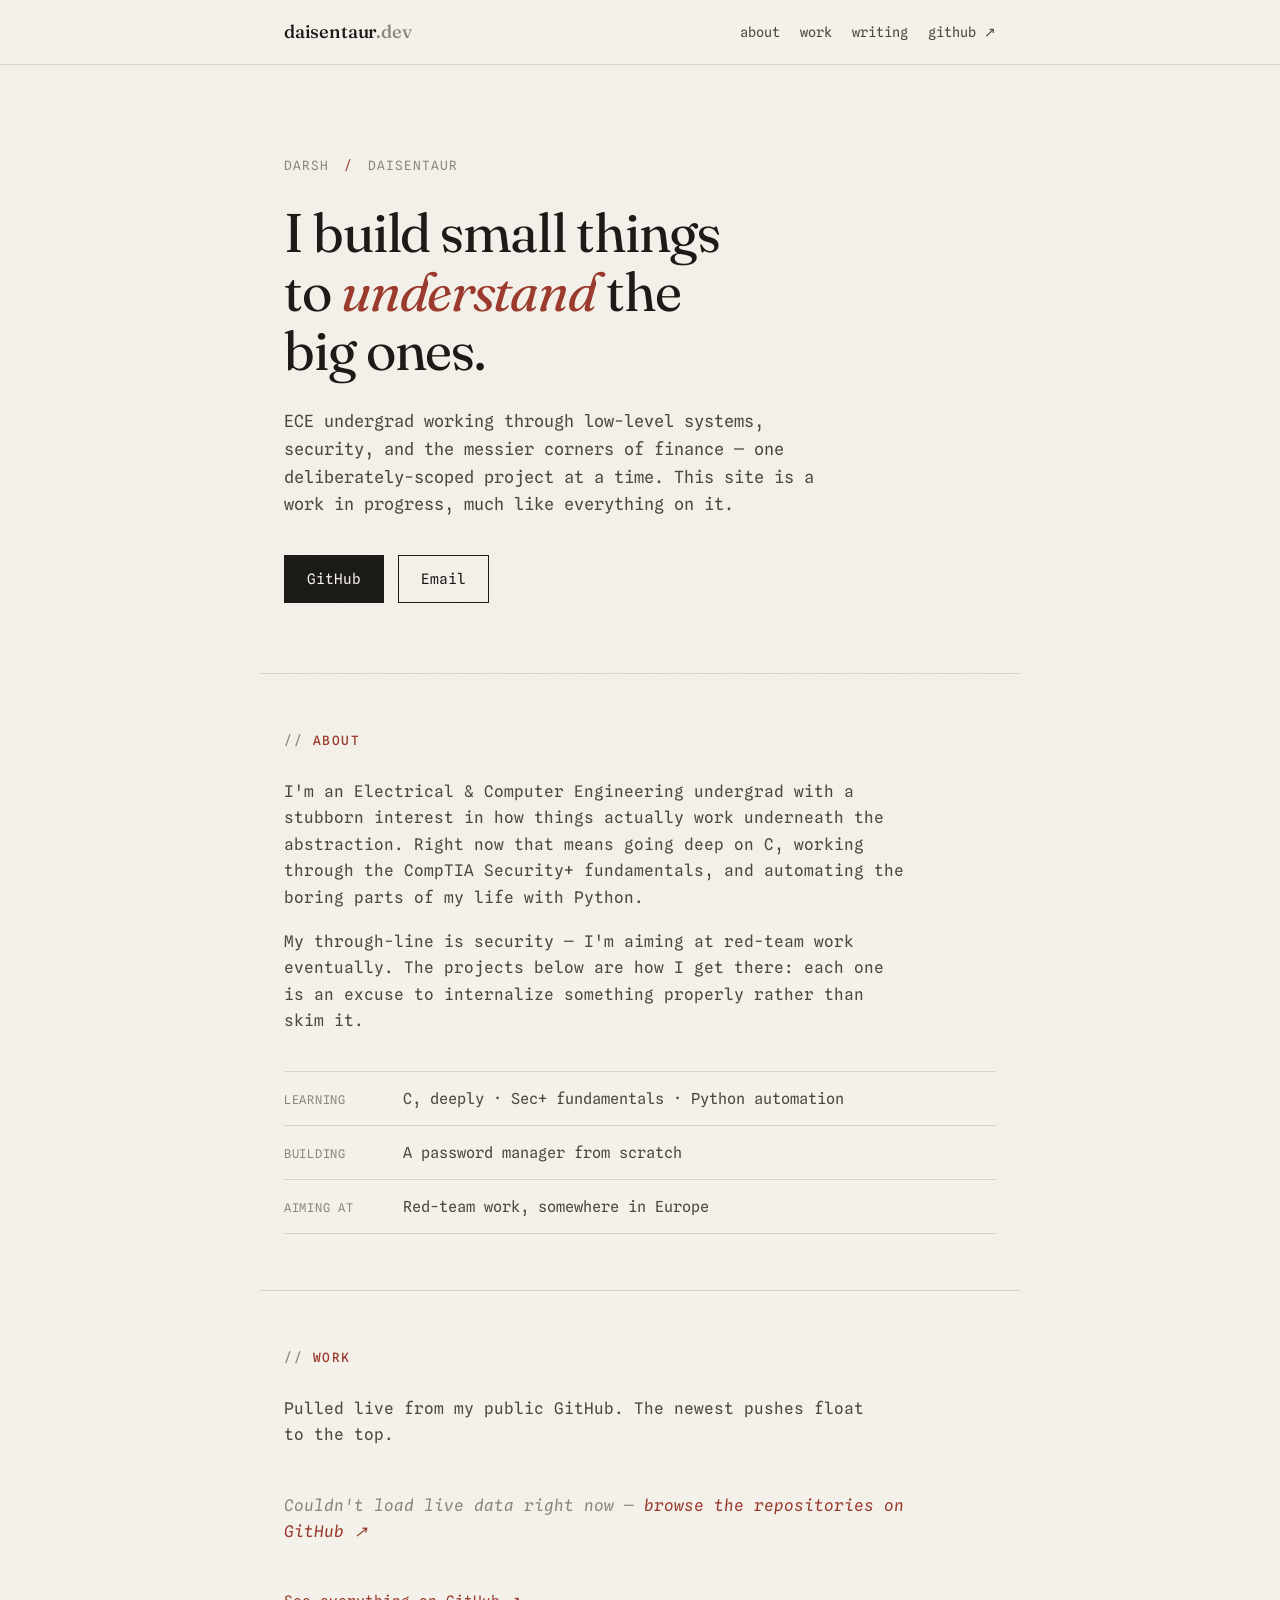
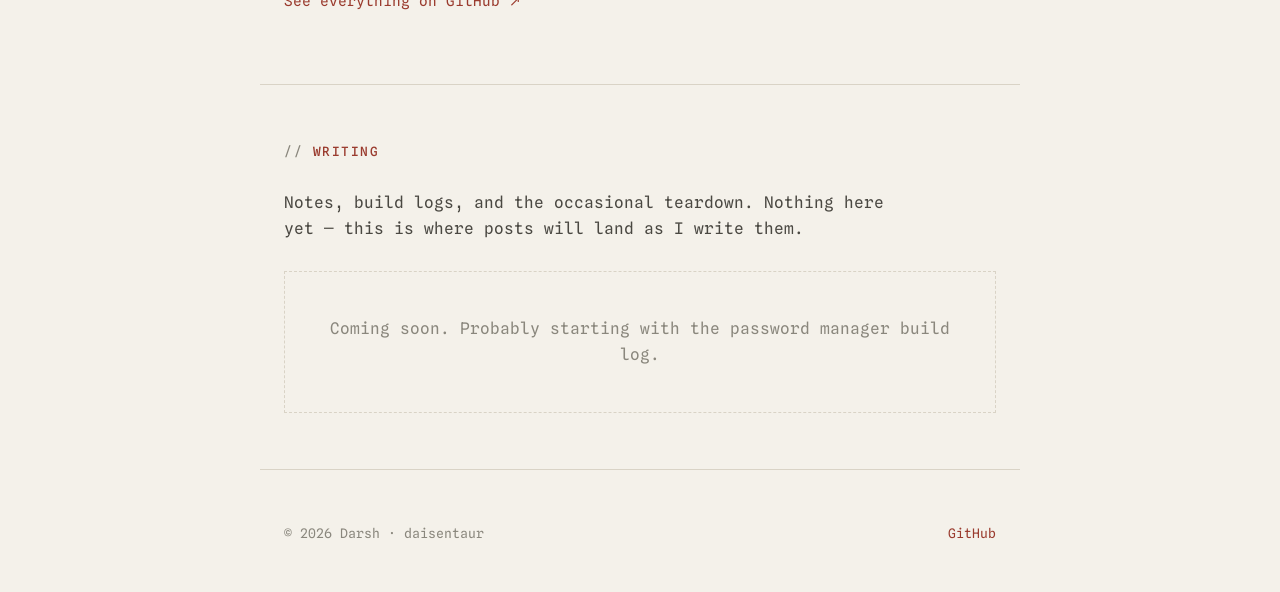
==== index.html @ df899924 "Update footer copyright name from John Doe to Darsh" ====
<!DOCTYPE html>
<html lang="en">
<head>
  <meta charset="UTF-8" />
  <meta name="viewport" content="width=device-width, initial-scale=1.0" />
  <title>daisentaur — Darsh</title>
  <meta name="description" content="Personal site of Darsh (daisentaur) — ECE undergrad working on low-level systems, security, and the messy parts of finance." />

  <!-- Open Graph: controls how the link looks when shared on social/in messages -->
  <meta property="og:title" content="daisentaur — Darsh" />
  <meta property="og:description" content="ECE undergrad. Low-level systems, security, and the messy parts of finance." />
  <meta property="og:type" content="website" />
  <meta property="og:url" content="https://daisentaur.dev" />

  <link rel="preconnect" href="https://fonts.googleapis.com" />
  <link rel="preconnect" href="https://fonts.gstatic.com" crossorigin />
  <link href="https://fonts.googleapis.com/css2?family=Fraunces:ital,opsz,wght@0,9..144,400;0,9..144,500;1,9..144,400&family=Spline+Sans+Mono:wght@400;500&display=swap" rel="stylesheet" />

  <link rel="stylesheet" href="style.css" />
</head>
<body>
  <!-- Skip link for keyboard/screen-reader users -->
  <a href="#main" class="skip-link">Skip to content</a>

  <div class="grain" aria-hidden="true"></div>

  <header class="site-header">
    <div class="wrap">
      <span class="mark">daisentaur<span class="dot">.dev</span></span>
      <nav aria-label="Primary">
        <a href="#about">about</a>
        <a href="#work">work</a>
        <a href="#writing">writing</a>
        <a href="https://github.com/Daisentaur" rel="me noopener" target="_blank">github&nbsp;↗</a>
      </nav>
    </div>
  </header>

  <main id="main">
    <!-- HERO -->
    <section class="hero wrap">
      <p class="eyebrow">Darsh <span class="sep">/</span> daisentaur</p>
      <h1>
        I build small things to
        <em>understand</em> the big ones.
      </h1>
      <p class="lede">
        ECE undergrad working through low-level systems, security, and the
        messier corners of finance — one deliberately-scoped project at a time.
        This site is a work in progress, much like everything on it.
      </p>
      <div class="hero-links">
        <a class="btn" href="https://github.com/Daisentaur" rel="me noopener" target="_blank">GitHub</a>
        <!-- EDIT: drop your real contact email in here, or remove this line -->
        <a class="btn btn-ghost" href="mailto:you@daisentaur.dev">Email</a>
      </div>
    </section>

    <!-- ABOUT -->
    <section id="about" class="block wrap">
      <h2 class="section-label">about</h2>
      <div class="prose">
        <p>
          I'm an Electrical &amp; Computer Engineering undergrad with a
          stubborn interest in how things actually work underneath the
          abstraction. Right now that means going deep on C, working through
          the CompTIA Security+ fundamentals, and automating the boring parts
          of my life with Python.
        </p>
        <p>
          My through-line is security — I'm aiming at red-team work eventually.
          The projects below are how I get there: each one is an excuse to
          internalize something properly rather than skim it.
        </p>
      </div>

      <ul class="now">
        <li><span class="now-key">Learning</span> C, deeply · Sec+ fundamentals · Python automation</li>
        <li><span class="now-key">Building</span> A password manager from scratch</li>
        <li><span class="now-key">Aiming&nbsp;at</span> Red-team work, somewhere in Europe</li>
      </ul>
    </section>

    <!-- WORK / PROJECTS -->
    <section id="work" class="block wrap">
      <h2 class="section-label">work</h2>
      <p class="block-intro">
        Pulled live from my public GitHub. The newest pushes float to the top.
      </p>

      <div id="repos" class="repo-grid" aria-live="polite">
        <!-- Repos injected here by script.js; this is the fallback while loading -->
        <p class="repo-status" id="repo-status">Loading projects from GitHub…</p>
      </div>

      <p class="block-foot">
        <a href="https://github.com/Daisentaur?tab=repositories" rel="noopener" target="_blank">
          See everything on GitHub&nbsp;↗
        </a>
      </p>
    </section>

    <!-- WRITING (placeholder section, ready to fill) -->
    <section id="writing" class="block wrap">
      <h2 class="section-label">writing</h2>
      <p class="block-intro">
        Notes, build logs, and the occasional teardown. Nothing here yet —
        this is where posts will land as I write them.
      </p>
      <div class="placeholder-card">
        <p>Coming soon. Probably starting with the password manager build log.</p>
      </div>
    </section>
  </main>

  <footer class="site-footer wrap">
    <p>© <span id="year"></span> Darsh · daisentaur</p>
    <p class="footer-links">
      <a href="https://github.com/Daisentaur" rel="me noopener" target="_blank">GitHub</a>
      <!-- EDIT: add LinkedIn / other socials here as you go -->
    </p>
  </footer>

  <script src="script.js"></script>
</body>
</html>
---- style.css ----
/* ============================================================
   daisentaur.dev — refined minimal
   Editing notes are sprinkled through; colours live in :root.
   ============================================================ */

:root {
  /* Palette — warm off-white paper with ink + a single accent.
     Change --accent to re-skin the whole site in one line. */
  --paper:    #f4f1ea;
  --paper-2:  #ebe6db;
  --ink:      #1c1b18;
  --ink-soft: #4a4842;
  --ink-mute: #8a877d;
  --accent:   #9a3b2e;   /* muted terracotta */
  --line:     #d9d3c6;

  --font-display: "Fraunces", Georgia, serif;
  --font-mono: "Spline Sans Mono", ui-monospace, "SF Mono", Menlo, monospace;

  --maxw: 760px;
}

@media (prefers-color-scheme: dark) {
  :root {
    --paper:    #16150f;
    --paper-2:  #1f1d16;
    --ink:      #ece8dd;
    --ink-soft: #c4bfb1;
    --ink-mute: #8a8576;
    --accent:   #d98b6f;
    --line:     #2e2b22;
  }
}

* { box-sizing: border-box; }

html { scroll-behavior: smooth; }

body {
  margin: 0;
  background: var(--paper);
  color: var(--ink);
  font-family: var(--font-mono);
  font-size: 16px;
  line-height: 1.65;
  -webkit-font-smoothing: antialiased;
  text-rendering: optimizeLegibility;
}

/* Subtle paper grain so the background isn't a dead flat colour */
.grain {
  position: fixed;
  inset: 0;
  pointer-events: none;
  z-index: 0;
  opacity: 0.035;
  background-image: url("data:image/svg+xml,%3Csvg xmlns='http://www.w3.org/2000/svg' width='120' height='120'%3E%3Cfilter id='n'%3E%3CfeTurbulence type='fractalNoise' baseFrequency='0.85' numOctaves='3'/%3E%3C/filter%3E%3Crect width='100%25' height='100%25' filter='url(%23n)'/%3E%3C/svg%3E");
}

.wrap { width: 100%; max-width: var(--maxw); margin: 0 auto; padding: 0 24px; position: relative; z-index: 1; }

.skip-link {
  position: absolute; left: -999px;
  background: var(--ink); color: var(--paper);
  padding: 8px 14px; z-index: 100;
}
.skip-link:focus { left: 12px; top: 12px; }

a { color: var(--accent); text-decoration: none; }
a:hover { text-decoration: underline; text-underline-offset: 3px; }

/* ---------- Header ---------- */
.site-header { border-bottom: 1px solid var(--line); position: sticky; top: 0; background: color-mix(in srgb, var(--paper) 88%, transparent); backdrop-filter: blur(8px); z-index: 10; }
.site-header .wrap { display: flex; align-items: center; justify-content: space-between; height: 64px; }
.mark { font-family: var(--font-display); font-size: 1.15rem; font-weight: 500; letter-spacing: -0.01em; }
.mark .dot { color: var(--ink-mute); }
.site-header nav { display: flex; gap: 20px; font-size: 0.85rem; }
.site-header nav a { color: var(--ink-soft); }
.site-header nav a:hover { color: var(--accent); }

/* ---------- Hero ---------- */
.hero { padding: 90px 24px 70px; }
.eyebrow {
  font-size: 0.8rem; letter-spacing: 0.08em; text-transform: uppercase;
  color: var(--ink-mute); margin: 0 0 28px;
}
.eyebrow .sep { color: var(--accent); margin: 0 6px; }
.hero h1 {
  font-family: var(--font-display);
  font-weight: 400;
  font-size: clamp(2.2rem, 6vw, 3.4rem);
  line-height: 1.08;
  letter-spacing: -0.02em;
  margin: 0 0 28px;
  max-width: 14ch;
}
.hero h1 em { font-style: italic; color: var(--accent); }
.lede { font-size: 1.05rem; color: var(--ink-soft); max-width: 56ch; margin: 0 0 36px; }

.hero-links { display: flex; gap: 14px; flex-wrap: wrap; }
.btn {
  display: inline-block;
  font-family: var(--font-mono); font-size: 0.9rem;
  padding: 11px 22px;
  border: 1px solid var(--ink);
  color: var(--ink); background: var(--ink);
  color: var(--paper);
  transition: transform 0.15s ease, opacity 0.15s ease;
}
.btn:hover { text-decoration: none; transform: translateY(-2px); opacity: 0.9; }
.btn-ghost { background: transparent; color: var(--ink); }
.btn-ghost:hover { background: var(--ink); color: var(--paper); }

/* ---------- Blocks ---------- */
.block { padding: 56px 24px; border-top: 1px solid var(--line); }
.section-label {
  font-family: var(--font-mono);
  font-size: 0.8rem; font-weight: 500;
  letter-spacing: 0.12em; text-transform: uppercase;
  color: var(--accent);
  margin: 0 0 28px;
}
.section-label::before { content: "// "; color: var(--ink-mute); }
.prose p { color: var(--ink-soft); margin: 0 0 18px; max-width: 62ch; }
.block-intro { color: var(--ink-soft); margin: 0 0 28px; max-width: 60ch; }
.block-foot { margin-top: 28px; font-size: 0.9rem; }

/* "Now" list */
.now { list-style: none; padding: 0; margin: 36px 0 0; border-top: 1px solid var(--line); }
.now li { padding: 14px 0; border-bottom: 1px solid var(--line); color: var(--ink-soft); font-size: 0.95rem; }
.now-key {
  display: inline-block; min-width: 110px;
  color: var(--ink-mute); font-size: 0.75rem;
  letter-spacing: 0.06em; text-transform: uppercase;
}

/* ---------- Repo grid ---------- */
.repo-grid { display: grid; gap: 14px; }
.repo-card {
  border: 1px solid var(--line);
  background: var(--paper-2);
  padding: 20px 22px;
  transition: border-color 0.15s ease, transform 0.15s ease;
}
.repo-card:hover { border-color: var(--accent); transform: translateY(-2px); }
.repo-card a.repo-name {
  font-family: var(--font-display); font-size: 1.15rem;
  color: var(--ink); font-weight: 500;
}
.repo-card a.repo-name:hover { color: var(--accent); text-decoration: none; }
.repo-desc { color: var(--ink-soft); font-size: 0.92rem; margin: 8px 0 14px; }
.repo-meta { display: flex; gap: 18px; font-size: 0.78rem; color: var(--ink-mute); }
.repo-meta .lang::before { content: "● "; color: var(--accent); }
.repo-status { color: var(--ink-mute); font-style: italic; }

.placeholder-card {
  border: 1px dashed var(--line);
  padding: 28px 22px;
  color: var(--ink-mute);
  text-align: center;
}

/* ---------- Footer ---------- */
.site-footer {
  border-top: 1px solid var(--line);
  padding: 40px 24px 60px;
  display: flex; justify-content: space-between; flex-wrap: wrap; gap: 12px;
  font-size: 0.82rem; color: var(--ink-mute);
}
.footer-links { display: flex; gap: 16px; }

/* ---------- Entrance animation (respects reduced-motion) ---------- */
@media (prefers-reduced-motion: no-preference) {
  .hero > *, .block > * {
    animation: rise 0.7s cubic-bezier(0.2, 0.7, 0.2, 1) backwards;
  }
  .hero .eyebrow { animation-delay: 0.05s; }
  .hero h1 { animation-delay: 0.12s; }
  .hero .lede { animation-delay: 0.2s; }
  .hero .hero-links { animation-delay: 0.28s; }
  @keyframes rise {
    from { opacity: 0; transform: translateY(14px); }
    to { opacity: 1; transform: translateY(0); }
  }
}

@media (max-width: 560px) {
  .site-header nav { gap: 14px; font-size: 0.78rem; }
  .site-header nav a:nth-child(3) { display: none; } /* hide 'writing' on tight screens */
  .hero { padding: 60px 24px 50px; }
}
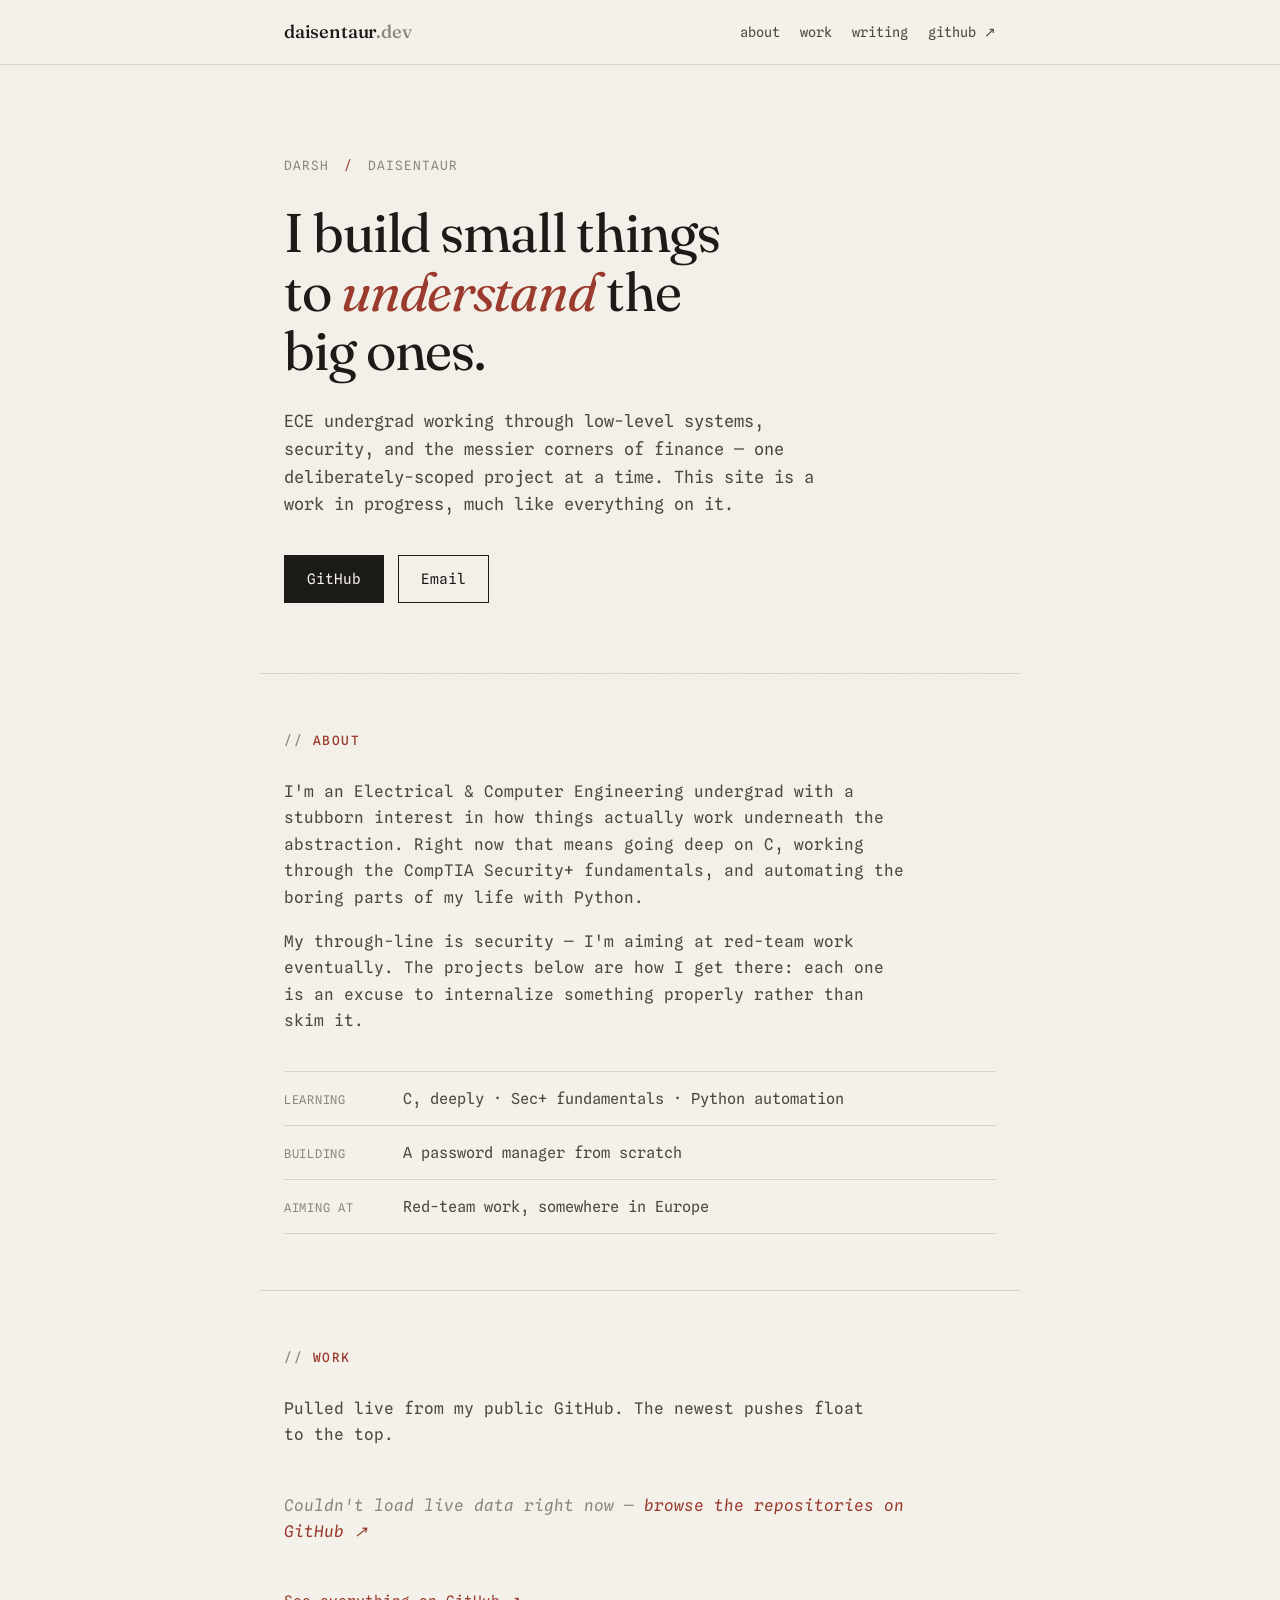
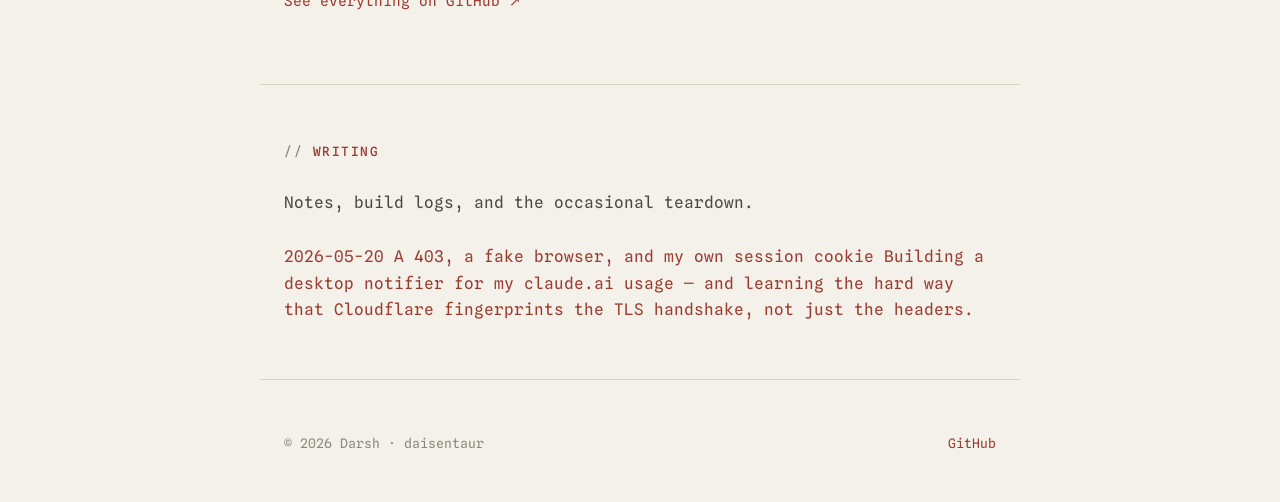
==== commit 7865b5b3: "Refactor HTML structure and improve formatting" ====
--- a/index.html
+++ b/index.html
@@ -1,126 +1,190 @@
-<!DOCTYPE html>
+<!doctype html>
 <html lang="en">
-<head>
-  <meta charset="UTF-8" />
-  <meta name="viewport" content="width=device-width, initial-scale=1.0" />
-  <title>daisentaur — Darsh</title>
-  <meta name="description" content="Personal site of Darsh (daisentaur) — ECE undergrad working on low-level systems, security, and the messy parts of finance." />
+    <head>
+        <meta charset="UTF-8" />
+        <meta name="viewport" content="width=device-width, initial-scale=1.0" />
+        <title>daisentaur — Darsh</title>
+        <meta
+            name="description"
+            content="Personal site of Darsh (daisentaur) — ECE undergrad working on low-level systems, security, and the messy parts of finance."
+        />
 
-  <!-- Open Graph: controls how the link looks when shared on social/in messages -->
-  <meta property="og:title" content="daisentaur — Darsh" />
-  <meta property="og:description" content="ECE undergrad. Low-level systems, security, and the messy parts of finance." />
-  <meta property="og:type" content="website" />
-  <meta property="og:url" content="https://daisentaur.dev" />
+        <!-- Open Graph: controls how the link looks when shared on social/in messages -->
+        <meta property="og:title" content="daisentaur — Darsh" />
+        <meta
+            property="og:description"
+            content="ECE undergrad. Low-level systems, security, and the messy parts of finance."
+        />
+        <meta property="og:type" content="website" />
+        <meta property="og:url" content="https://daisentaur.dev" />
 
-  <link rel="preconnect" href="https://fonts.googleapis.com" />
-  <link rel="preconnect" href="https://fonts.gstatic.com" crossorigin />
-  <link href="https://fonts.googleapis.com/css2?family=Fraunces:ital,opsz,wght@0,9..144,400;0,9..144,500;1,9..144,400&family=Spline+Sans+Mono:wght@400;500&display=swap" rel="stylesheet" />
+        <link rel="icon" href="favicon.ico" sizes="any" />
+        <link rel="icon" type="image/png" href="favicon-32.png" sizes="32x32" />
+        <link rel="apple-touch-icon" href="apple-touch-icon.png" />
+        <link rel="preconnect" href="https://fonts.googleapis.com" />
+        <link rel="preconnect" href="https://fonts.gstatic.com" crossorigin />
+        <link
+            href="https://fonts.googleapis.com/css2?family=Fraunces:ital,opsz,wght@0,9..144,400;0,9..144,500;1,9..144,400&family=Spline+Sans+Mono:wght@400;500&display=swap"
+            rel="stylesheet"
+        />
 
-  <link rel="stylesheet" href="style.css" />
-</head>
-<body>
-  <!-- Skip link for keyboard/screen-reader users -->
-  <a href="#main" class="skip-link">Skip to content</a>
+        <link rel="stylesheet" href="style.css" />
+    </head>
+    <body>
+        <!-- Skip link for keyboard/screen-reader users -->
+        <a href="#main" class="skip-link">Skip to content</a>
 
-  <div class="grain" aria-hidden="true"></div>
+        <div class="grain" aria-hidden="true"></div>
 
-  <header class="site-header">
-    <div class="wrap">
-      <span class="mark">daisentaur<span class="dot">.dev</span></span>
-      <nav aria-label="Primary">
-        <a href="#about">about</a>
-        <a href="#work">work</a>
-        <a href="#writing">writing</a>
-        <a href="https://github.com/Daisentaur" rel="me noopener" target="_blank">github&nbsp;↗</a>
-      </nav>
-    </div>
-  </header>
+        <header class="site-header">
+            <div class="wrap">
+                <span class="mark"
+                    >daisentaur<span class="dot">.dev</span></span
+                >
+                <nav aria-label="Primary">
+                    <a href="#about">about</a>
+                    <a href="#work">work</a>
+                    <a href="#writing">writing</a>
+                    <a
+                        href="https://github.com/Daisentaur"
+                        rel="me noopener"
+                        target="_blank"
+                        >github&nbsp;↗</a
+                    >
+                </nav>
+            </div>
+        </header>
 
-  <main id="main">
-    <!-- HERO -->
-    <section class="hero wrap">
-      <p class="eyebrow">Darsh <span class="sep">/</span> daisentaur</p>
-      <h1>
-        I build small things to
-        <em>understand</em> the big ones.
-      </h1>
-      <p class="lede">
-        ECE undergrad working through low-level systems, security, and the
-        messier corners of finance — one deliberately-scoped project at a time.
-        This site is a work in progress, much like everything on it.
-      </p>
-      <div class="hero-links">
-        <a class="btn" href="https://github.com/Daisentaur" rel="me noopener" target="_blank">GitHub</a>
-        <!-- EDIT: drop your real contact email in here, or remove this line -->
-        <a class="btn btn-ghost" href="mailto:you@daisentaur.dev">Email</a>
-      </div>
-    </section>
+        <main id="main">
+            <!-- HERO -->
+            <section class="hero wrap">
+                <p class="eyebrow">
+                    Darsh <span class="sep">/</span> daisentaur
+                </p>
+                <h1>
+                    I build small things to
+                    <em>understand</em> the big ones.
+                </h1>
+                <p class="lede">
+                    ECE undergrad working through low-level systems, security,
+                    and the messier corners of finance — one deliberately-scoped
+                    project at a time. This site is a work in progress, much
+                    like everything on it.
+                </p>
+                <div class="hero-links">
+                    <a
+                        class="btn"
+                        href="https://github.com/Daisentaur"
+                        rel="me noopener"
+                        target="_blank"
+                        >GitHub</a
+                    >
+                    <!-- EDIT: drop your real contact email in here, or remove this line -->
+                    <a class="btn btn-ghost" href="mailto:me@daisentaur.dev"
+                        >Email</a
+                    >
+                </div>
+            </section>
 
-    <!-- ABOUT -->
-    <section id="about" class="block wrap">
-      <h2 class="section-label">about</h2>
-      <div class="prose">
-        <p>
-          I'm an Electrical &amp; Computer Engineering undergrad with a
-          stubborn interest in how things actually work underneath the
-          abstraction. Right now that means going deep on C, working through
-          the CompTIA Security+ fundamentals, and automating the boring parts
-          of my life with Python.
-        </p>
-        <p>
-          My through-line is security — I'm aiming at red-team work eventually.
-          The projects below are how I get there: each one is an excuse to
-          internalize something properly rather than skim it.
-        </p>
-      </div>
+            <!-- ABOUT -->
+            <section id="about" class="block wrap">
+                <h2 class="section-label">about</h2>
+                <div class="prose">
+                    <p>
+                        I'm an Electrical &amp; Computer Engineering undergrad
+                        with a stubborn interest in how things actually work
+                        underneath the abstraction. Right now that means going
+                        deep on C, working through the CompTIA Security+
+                        fundamentals, and automating the boring parts of my life
+                        with Python.
+                    </p>
+                    <p>
+                        My through-line is security — I'm aiming at red-team
+                        work eventually. The projects below are how I get there:
+                        each one is an excuse to internalize something properly
+                        rather than skim it.
+                    </p>
+                </div>
 
-      <ul class="now">
-        <li><span class="now-key">Learning</span> C, deeply · Sec+ fundamentals · Python automation</li>
-        <li><span class="now-key">Building</span> A password manager from scratch</li>
-        <li><span class="now-key">Aiming&nbsp;at</span> Red-team work, somewhere in Europe</li>
-      </ul>
-    </section>
+                <ul class="now">
+                    <li>
+                        <span class="now-key">Learning</span> C, deeply · Sec+
+                        fundamentals · Python automation
+                    </li>
+                    <li>
+                        <span class="now-key">Building</span> A password manager
+                        from scratch
+                    </li>
+                    <li>
+                        <span class="now-key">Aiming&nbsp;at</span> Red-team
+                        work, somewhere in Europe
+                    </li>
+                </ul>
+            </section>
 
-    <!-- WORK / PROJECTS -->
-    <section id="work" class="block wrap">
-      <h2 class="section-label">work</h2>
-      <p class="block-intro">
-        Pulled live from my public GitHub. The newest pushes float to the top.
-      </p>
+            <!-- WORK / PROJECTS -->
+            <section id="work" class="block wrap">
+                <h2 class="section-label">work</h2>
+                <p class="block-intro">
+                    Pulled live from my public GitHub. The newest pushes float
+                    to the top.
+                </p>
 
-      <div id="repos" class="repo-grid" aria-live="polite">
-        <!-- Repos injected here by script.js; this is the fallback while loading -->
-        <p class="repo-status" id="repo-status">Loading projects from GitHub…</p>
-      </div>
+                <div id="repos" class="repo-grid" aria-live="polite">
+                    <!-- Repos injected here by script.js; this is the fallback while loading -->
+                    <p class="repo-status" id="repo-status">
+                        Loading projects from GitHub…
+                    </p>
+                </div>
 
-      <p class="block-foot">
-        <a href="https://github.com/Daisentaur?tab=repositories" rel="noopener" target="_blank">
-          See everything on GitHub&nbsp;↗
-        </a>
-      </p>
-    </section>
+                <p class="block-foot">
+                    <a
+                        href="https://github.com/Daisentaur?tab=repositories"
+                        rel="noopener"
+                        target="_blank"
+                    >
+                        See everything on GitHub&nbsp;↗
+                    </a>
+                </p>
+            </section>
 
-    <!-- WRITING (placeholder section, ready to fill) -->
-    <section id="writing" class="block wrap">
-      <h2 class="section-label">writing</h2>
-      <p class="block-intro">
-        Notes, build logs, and the occasional teardown. Nothing here yet —
-        this is where posts will land as I write them.
-      </p>
-      <div class="placeholder-card">
-        <p>Coming soon. Probably starting with the password manager build log.</p>
-      </div>
-    </section>
-  </main>
+            <!-- WRITING (placeholder section, ready to fill) -->
+            <section id="writing" class="block wrap">
+                <h2 class="section-label">writing</h2>
+                <p class="block-intro">
+                    Notes, build logs, and the occasional teardown.
+                </p>
+                <div class="post-list">
+                    <a class="post-card" href="blog/claude-usage-notifier.html">
+                        <span class="post-date">2026-05-20</span>
+                        <span class="post-title"
+                            >A 403, a fake browser, and my own session
+                            cookie</span
+                        >
+                        <span class="post-blurb">
+                            Building a desktop notifier for my claude.ai usage —
+                            and learning the hard way that Cloudflare
+                            fingerprints the TLS handshake, not just the
+                            headers.
+                        </span>
+                    </a>
+                </div>
+            </section>
+        </main>
 
-  <footer class="site-footer wrap">
-    <p>© <span id="year"></span> Darsh · daisentaur</p>
-    <p class="footer-links">
-      <a href="https://github.com/Daisentaur" rel="me noopener" target="_blank">GitHub</a>
-      <!-- EDIT: add LinkedIn / other socials here as you go -->
-    </p>
-  </footer>
+        <footer class="site-footer wrap">
+            <p>© <span id="year"></span> Darsh · daisentaur</p>
+            <p class="footer-links">
+                <a
+                    href="https://github.com/Daisentaur"
+                    rel="me noopener"
+                    target="_blank"
+                    >GitHub</a
+                >
+                <!-- EDIT: add LinkedIn / other socials here as you go -->
+            </p>
+        </footer>
 
-  <script src="script.js"></script>
-</body>
+        <script src="script.js"></script>
+    </body>
 </html>
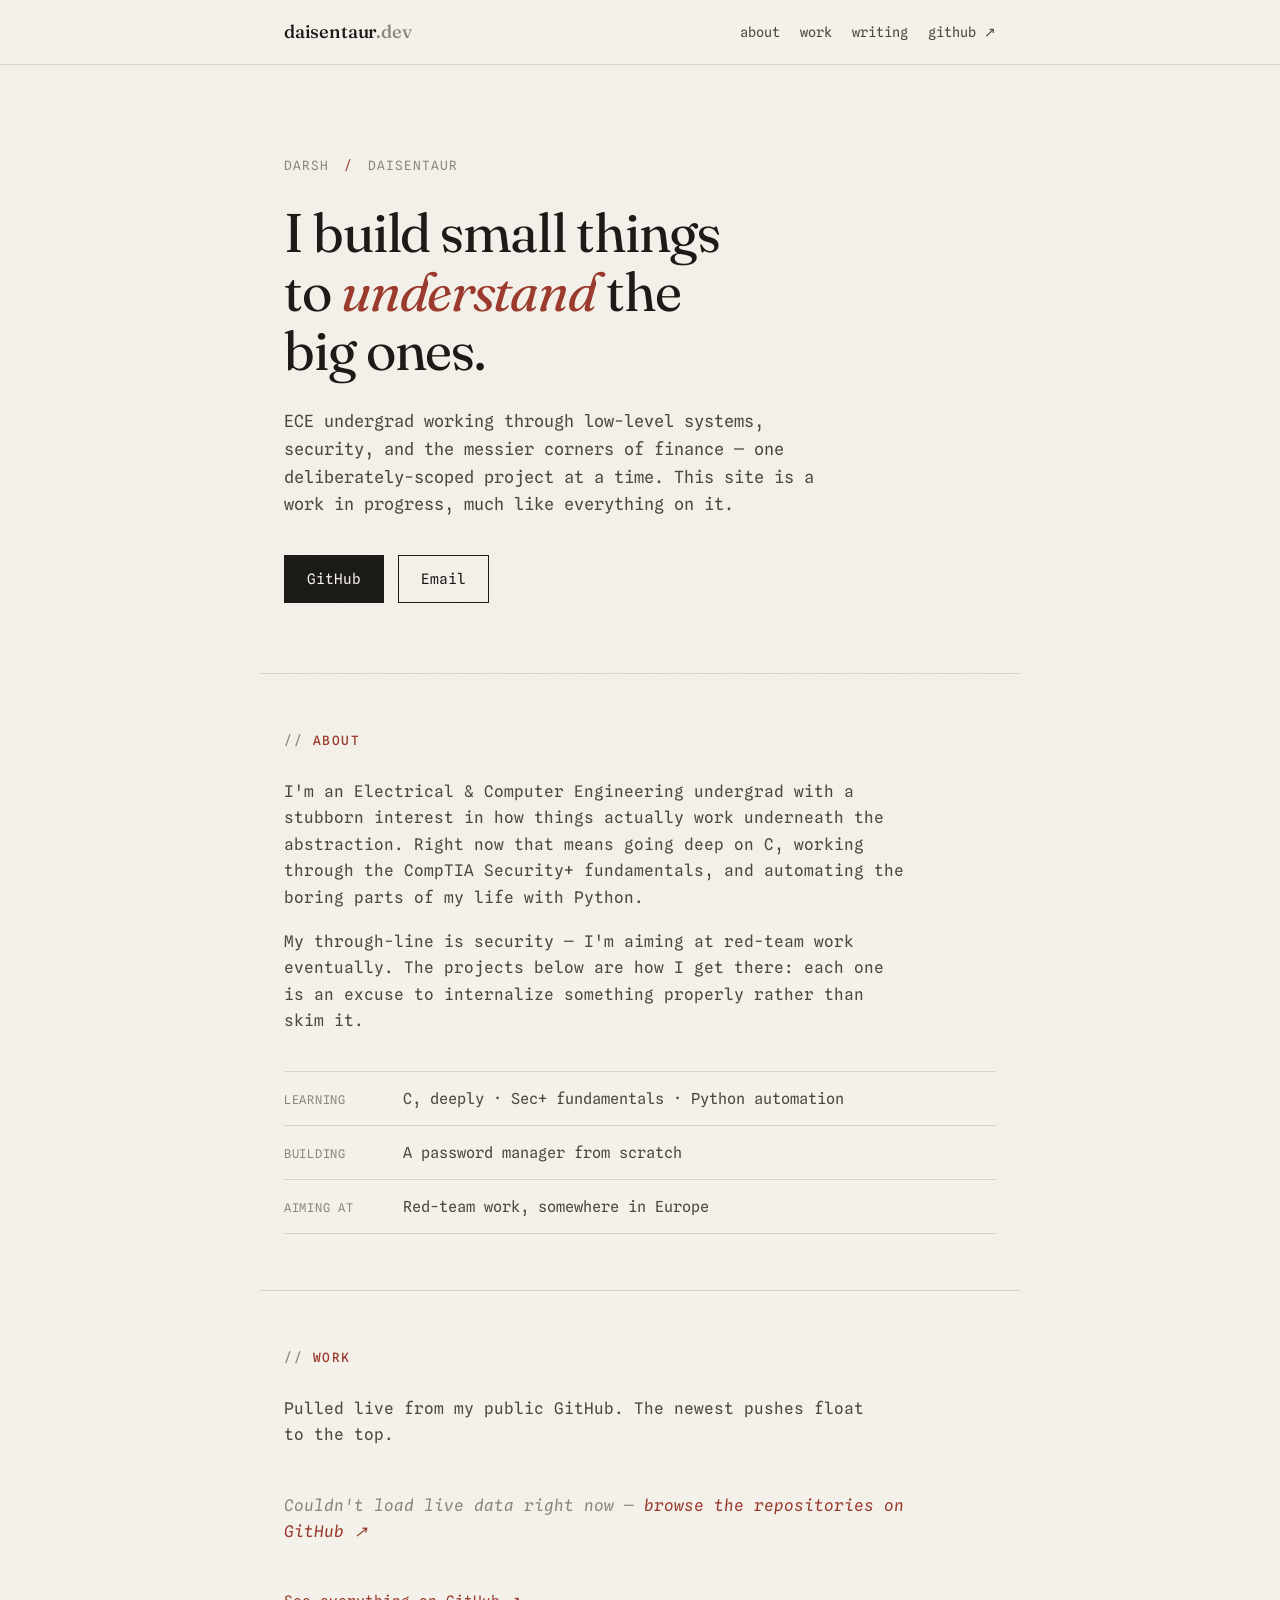
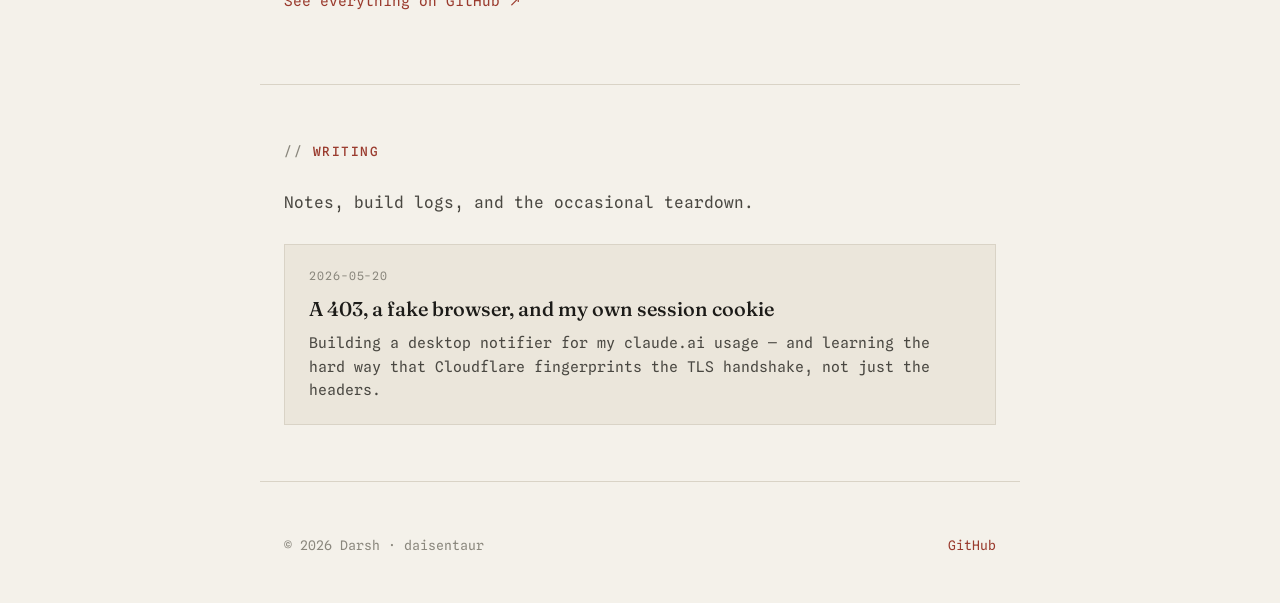
==== commit b02aed39: "Update index.html" ====
--- a/index.html
+++ b/index.html
@@ -152,23 +152,29 @@
             <section id="writing" class="block wrap">
                 <h2 class="section-label">writing</h2>
                 <p class="block-intro">
-                    Notes, build logs, and the occasional teardown.
-                </p>
-                <div class="post-list">
-                    <a class="post-card" href="blog/claude-usage-notifier.html">
-                        <span class="post-date">2026-05-20</span>
-                        <span class="post-title"
-                            >A 403, a fake browser, and my own session
-                            cookie</span
-                        >
-                        <span class="post-blurb">
-                            Building a desktop notifier for my claude.ai usage —
-                            and learning the hard way that Cloudflare
-                            fingerprints the TLS handshake, not just the
-                            headers.
-                        </span>
-                    </a>
-                </div>
+        Notes, build logs, and the occasional teardown.
+      </p>
+      <div style="display:grid; gap:14px;">
+        <a href="blog/claude-usage-notifier.html"
+           style="display:block; border:1px solid var(--line); background:var(--paper-2);
+                  padding:22px 24px; text-decoration:none;">
+          <span style="display:block; font-family:var(--font-mono); font-size:0.72rem;
+                       letter-spacing:0.08em; text-transform:uppercase;
+                       color:var(--ink-mute); margin-bottom:10px;">
+            2026-05-20
+          </span>
+          <span style="display:block; font-family:var(--font-display); font-size:1.25rem;
+                       font-weight:500; color:var(--ink); margin-bottom:10px;
+                       line-height:1.25;">
+            A 403, a fake browser, and my own session cookie
+          </span>
+          <span style="display:block; font-family:var(--font-mono); font-size:0.92rem;
+                       color:var(--ink-soft); line-height:1.6;">
+            Building a desktop notifier for my claude.ai usage — and learning the
+            hard way that Cloudflare fingerprints the TLS handshake, not just the headers.
+          </span>
+        </a>
+      </div>
             </section>
         </main>
 
--- a/style.css
+++ b/style.css
@@ -4,188 +4,405 @@
    ============================================================ */
 
 :root {
-  /* Palette — warm off-white paper with ink + a single accent.
+    /* Palette — warm off-white paper with ink + a single accent.
      Change --accent to re-skin the whole site in one line. */
-  --paper:    #f4f1ea;
-  --paper-2:  #ebe6db;
-  --ink:      #1c1b18;
-  --ink-soft: #4a4842;
-  --ink-mute: #8a877d;
-  --accent:   #9a3b2e;   /* muted terracotta */
-  --line:     #d9d3c6;
-
-  --font-display: "Fraunces", Georgia, serif;
-  --font-mono: "Spline Sans Mono", ui-monospace, "SF Mono", Menlo, monospace;
-
-  --maxw: 760px;
+    --paper: #f4f1ea;
+    --paper-2: #ebe6db;
+    --ink: #1c1b18;
+    --ink-soft: #4a4842;
+    --ink-mute: #8a877d;
+    --accent: #9a3b2e; /* muted terracotta */
+    --line: #d9d3c6;
+
+    --font-display: "Fraunces", Georgia, serif;
+    --font-mono: "Spline Sans Mono", ui-monospace, "SF Mono", Menlo, monospace;
+
+    --maxw: 760px;
 }
 
 @media (prefers-color-scheme: dark) {
-  :root {
-    --paper:    #16150f;
-    --paper-2:  #1f1d16;
-    --ink:      #ece8dd;
-    --ink-soft: #c4bfb1;
-    --ink-mute: #8a8576;
-    --accent:   #d98b6f;
-    --line:     #2e2b22;
-  }
-}
-
-* { box-sizing: border-box; }
-
-html { scroll-behavior: smooth; }
+    :root {
+        --paper: #16150f;
+        --paper-2: #1f1d16;
+        --ink: #ece8dd;
+        --ink-soft: #c4bfb1;
+        --ink-mute: #8a8576;
+        --accent: #d98b6f;
+        --line: #2e2b22;
+    }
+}
+
+* {
+    box-sizing: border-box;
+}
+
+html {
+    scroll-behavior: smooth;
+}
 
 body {
-  margin: 0;
-  background: var(--paper);
-  color: var(--ink);
-  font-family: var(--font-mono);
-  font-size: 16px;
-  line-height: 1.65;
-  -webkit-font-smoothing: antialiased;
-  text-rendering: optimizeLegibility;
+    margin: 0;
+    background: var(--paper);
+    color: var(--ink);
+    font-family: var(--font-mono);
+    font-size: 16px;
+    line-height: 1.65;
+    -webkit-font-smoothing: antialiased;
+    text-rendering: optimizeLegibility;
 }
 
 /* Subtle paper grain so the background isn't a dead flat colour */
 .grain {
-  position: fixed;
-  inset: 0;
-  pointer-events: none;
-  z-index: 0;
-  opacity: 0.035;
-  background-image: url("data:image/svg+xml,%3Csvg xmlns='http://www.w3.org/2000/svg' width='120' height='120'%3E%3Cfilter id='n'%3E%3CfeTurbulence type='fractalNoise' baseFrequency='0.85' numOctaves='3'/%3E%3C/filter%3E%3Crect width='100%25' height='100%25' filter='url(%23n)'/%3E%3C/svg%3E");
-}
-
-.wrap { width: 100%; max-width: var(--maxw); margin: 0 auto; padding: 0 24px; position: relative; z-index: 1; }
+    position: fixed;
+    inset: 0;
+    pointer-events: none;
+    z-index: 0;
+    opacity: 0.035;
+    background-image: url("data:image/svg+xml,%3Csvg xmlns='http://www.w3.org/2000/svg' width='120' height='120'%3E%3Cfilter id='n'%3E%3CfeTurbulence type='fractalNoise' baseFrequency='0.85' numOctaves='3'/%3E%3C/filter%3E%3Crect width='100%25' height='100%25' filter='url(%23n)'/%3E%3C/svg%3E");
+}
+
+.wrap {
+    width: 100%;
+    max-width: var(--maxw);
+    margin: 0 auto;
+    padding: 0 24px;
+    position: relative;
+    z-index: 1;
+}
 
 .skip-link {
-  position: absolute; left: -999px;
-  background: var(--ink); color: var(--paper);
-  padding: 8px 14px; z-index: 100;
-}
-.skip-link:focus { left: 12px; top: 12px; }
-
-a { color: var(--accent); text-decoration: none; }
-a:hover { text-decoration: underline; text-underline-offset: 3px; }
+    position: absolute;
+    left: -999px;
+    background: var(--ink);
+    color: var(--paper);
+    padding: 8px 14px;
+    z-index: 100;
+}
+.skip-link:focus {
+    left: 12px;
+    top: 12px;
+}
+
+a {
+    color: var(--accent);
+    text-decoration: none;
+}
+a:hover {
+    text-decoration: underline;
+    text-underline-offset: 3px;
+}
 
 /* ---------- Header ---------- */
-.site-header { border-bottom: 1px solid var(--line); position: sticky; top: 0; background: color-mix(in srgb, var(--paper) 88%, transparent); backdrop-filter: blur(8px); z-index: 10; }
-.site-header .wrap { display: flex; align-items: center; justify-content: space-between; height: 64px; }
-.mark { font-family: var(--font-display); font-size: 1.15rem; font-weight: 500; letter-spacing: -0.01em; }
-.mark .dot { color: var(--ink-mute); }
-.site-header nav { display: flex; gap: 20px; font-size: 0.85rem; }
-.site-header nav a { color: var(--ink-soft); }
-.site-header nav a:hover { color: var(--accent); }
+.site-header {
+    border-bottom: 1px solid var(--line);
+    position: sticky;
+    top: 0;
+    background: color-mix(in srgb, var(--paper) 88%, transparent);
+    backdrop-filter: blur(8px);
+    z-index: 10;
+}
+.site-header .wrap {
+    display: flex;
+    align-items: center;
+    justify-content: space-between;
+    height: 64px;
+}
+.mark {
+    font-family: var(--font-display);
+    font-size: 1.15rem;
+    font-weight: 500;
+    letter-spacing: -0.01em;
+}
+.mark .dot {
+    color: var(--ink-mute);
+}
+.site-header nav {
+    display: flex;
+    gap: 20px;
+    font-size: 0.85rem;
+}
+.site-header nav a {
+    color: var(--ink-soft);
+}
+.site-header nav a:hover {
+    color: var(--accent);
+}
 
 /* ---------- Hero ---------- */
-.hero { padding: 90px 24px 70px; }
+.hero {
+    padding: 90px 24px 70px;
+}
 .eyebrow {
-  font-size: 0.8rem; letter-spacing: 0.08em; text-transform: uppercase;
-  color: var(--ink-mute); margin: 0 0 28px;
-}
-.eyebrow .sep { color: var(--accent); margin: 0 6px; }
+    font-size: 0.8rem;
+    letter-spacing: 0.08em;
+    text-transform: uppercase;
+    color: var(--ink-mute);
+    margin: 0 0 28px;
+}
+.eyebrow .sep {
+    color: var(--accent);
+    margin: 0 6px;
+}
 .hero h1 {
-  font-family: var(--font-display);
-  font-weight: 400;
-  font-size: clamp(2.2rem, 6vw, 3.4rem);
-  line-height: 1.08;
-  letter-spacing: -0.02em;
-  margin: 0 0 28px;
-  max-width: 14ch;
-}
-.hero h1 em { font-style: italic; color: var(--accent); }
-.lede { font-size: 1.05rem; color: var(--ink-soft); max-width: 56ch; margin: 0 0 36px; }
-
-.hero-links { display: flex; gap: 14px; flex-wrap: wrap; }
+    font-family: var(--font-display);
+    font-weight: 400;
+    font-size: clamp(2.2rem, 6vw, 3.4rem);
+    line-height: 1.08;
+    letter-spacing: -0.02em;
+    margin: 0 0 28px;
+    max-width: 14ch;
+}
+.hero h1 em {
+    font-style: italic;
+    color: var(--accent);
+}
+.lede {
+    font-size: 1.05rem;
+    color: var(--ink-soft);
+    max-width: 56ch;
+    margin: 0 0 36px;
+}
+
+.hero-links {
+    display: flex;
+    gap: 14px;
+    flex-wrap: wrap;
+}
 .btn {
-  display: inline-block;
-  font-family: var(--font-mono); font-size: 0.9rem;
-  padding: 11px 22px;
-  border: 1px solid var(--ink);
-  color: var(--ink); background: var(--ink);
-  color: var(--paper);
-  transition: transform 0.15s ease, opacity 0.15s ease;
-}
-.btn:hover { text-decoration: none; transform: translateY(-2px); opacity: 0.9; }
-.btn-ghost { background: transparent; color: var(--ink); }
-.btn-ghost:hover { background: var(--ink); color: var(--paper); }
+    display: inline-block;
+    font-family: var(--font-mono);
+    font-size: 0.9rem;
+    padding: 11px 22px;
+    border: 1px solid var(--ink);
+    color: var(--ink);
+    background: var(--ink);
+    color: var(--paper);
+    transition:
+        transform 0.15s ease,
+        opacity 0.15s ease;
+}
+.btn:hover {
+    text-decoration: none;
+    transform: translateY(-2px);
+    opacity: 0.9;
+}
+.btn-ghost {
+    background: transparent;
+    color: var(--ink);
+}
+.btn-ghost:hover {
+    background: var(--ink);
+    color: var(--paper);
+}
 
 /* ---------- Blocks ---------- */
-.block { padding: 56px 24px; border-top: 1px solid var(--line); }
+.block {
+    padding: 56px 24px;
+    border-top: 1px solid var(--line);
+}
 .section-label {
-  font-family: var(--font-mono);
-  font-size: 0.8rem; font-weight: 500;
-  letter-spacing: 0.12em; text-transform: uppercase;
-  color: var(--accent);
-  margin: 0 0 28px;
-}
-.section-label::before { content: "// "; color: var(--ink-mute); }
-.prose p { color: var(--ink-soft); margin: 0 0 18px; max-width: 62ch; }
-.block-intro { color: var(--ink-soft); margin: 0 0 28px; max-width: 60ch; }
-.block-foot { margin-top: 28px; font-size: 0.9rem; }
+    font-family: var(--font-mono);
+    font-size: 0.8rem;
+    font-weight: 500;
+    letter-spacing: 0.12em;
+    text-transform: uppercase;
+    color: var(--accent);
+    margin: 0 0 28px;
+}
+.section-label::before {
+    content: "// ";
+    color: var(--ink-mute);
+}
+.prose p {
+    color: var(--ink-soft);
+    margin: 0 0 18px;
+    max-width: 62ch;
+}
+.block-intro {
+    color: var(--ink-soft);
+    margin: 0 0 28px;
+    max-width: 60ch;
+}
+.block-foot {
+    margin-top: 28px;
+    font-size: 0.9rem;
+}
 
 /* "Now" list */
-.now { list-style: none; padding: 0; margin: 36px 0 0; border-top: 1px solid var(--line); }
-.now li { padding: 14px 0; border-bottom: 1px solid var(--line); color: var(--ink-soft); font-size: 0.95rem; }
+.now {
+    list-style: none;
+    padding: 0;
+    margin: 36px 0 0;
+    border-top: 1px solid var(--line);
+}
+.now li {
+    padding: 14px 0;
+    border-bottom: 1px solid var(--line);
+    color: var(--ink-soft);
+    font-size: 0.95rem;
+}
 .now-key {
-  display: inline-block; min-width: 110px;
-  color: var(--ink-mute); font-size: 0.75rem;
-  letter-spacing: 0.06em; text-transform: uppercase;
+    display: inline-block;
+    min-width: 110px;
+    color: var(--ink-mute);
+    font-size: 0.75rem;
+    letter-spacing: 0.06em;
+    text-transform: uppercase;
 }
 
 /* ---------- Repo grid ---------- */
-.repo-grid { display: grid; gap: 14px; }
+.repo-grid {
+    display: grid;
+    gap: 14px;
+}
 .repo-card {
-  border: 1px solid var(--line);
-  background: var(--paper-2);
-  padding: 20px 22px;
-  transition: border-color 0.15s ease, transform 0.15s ease;
-}
-.repo-card:hover { border-color: var(--accent); transform: translateY(-2px); }
+    border: 1px solid var(--line);
+    background: var(--paper-2);
+    padding: 20px 22px;
+    transition:
+        border-color 0.15s ease,
+        transform 0.15s ease;
+}
+.repo-card:hover {
+    border-color: var(--accent);
+    transform: translateY(-2px);
+}
 .repo-card a.repo-name {
-  font-family: var(--font-display); font-size: 1.15rem;
-  color: var(--ink); font-weight: 500;
-}
-.repo-card a.repo-name:hover { color: var(--accent); text-decoration: none; }
-.repo-desc { color: var(--ink-soft); font-size: 0.92rem; margin: 8px 0 14px; }
-.repo-meta { display: flex; gap: 18px; font-size: 0.78rem; color: var(--ink-mute); }
-.repo-meta .lang::before { content: "● "; color: var(--accent); }
-.repo-status { color: var(--ink-mute); font-style: italic; }
+    font-family: var(--font-display);
+    font-size: 1.15rem;
+    color: var(--ink);
+    font-weight: 500;
+}
+.repo-card a.repo-name:hover {
+    color: var(--accent);
+    text-decoration: none;
+}
+.repo-desc {
+    color: var(--ink-soft);
+    font-size: 0.92rem;
+    margin: 8px 0 14px;
+}
+.repo-meta {
+    display: flex;
+    gap: 18px;
+    font-size: 0.78rem;
+    color: var(--ink-mute);
+}
+.repo-meta .lang::before {
+    content: "● ";
+    color: var(--accent);
+}
+.repo-status {
+    color: var(--ink-mute);
+    font-style: italic;
+}
 
 .placeholder-card {
-  border: 1px dashed var(--line);
-  padding: 28px 22px;
-  color: var(--ink-mute);
-  text-align: center;
+    border: 1px dashed var(--line);
+    padding: 28px 22px;
+    color: var(--ink-mute);
+    text-align: center;
 }
 
 /* ---------- Footer ---------- */
 .site-footer {
-  border-top: 1px solid var(--line);
-  padding: 40px 24px 60px;
-  display: flex; justify-content: space-between; flex-wrap: wrap; gap: 12px;
-  font-size: 0.82rem; color: var(--ink-mute);
-}
-.footer-links { display: flex; gap: 16px; }
+    border-top: 1px solid var(--line);
+    padding: 40px 24px 60px;
+    display: flex;
+    justify-content: space-between;
+    flex-wrap: wrap;
+    gap: 12px;
+    font-size: 0.82rem;
+    color: var(--ink-mute);
+}
+.footer-links {
+    display: flex;
+    gap: 16px;
+}
 
 /* ---------- Entrance animation (respects reduced-motion) ---------- */
 @media (prefers-reduced-motion: no-preference) {
-  .hero > *, .block > * {
-    animation: rise 0.7s cubic-bezier(0.2, 0.7, 0.2, 1) backwards;
-  }
-  .hero .eyebrow { animation-delay: 0.05s; }
-  .hero h1 { animation-delay: 0.12s; }
-  .hero .lede { animation-delay: 0.2s; }
-  .hero .hero-links { animation-delay: 0.28s; }
-  @keyframes rise {
-    from { opacity: 0; transform: translateY(14px); }
-    to { opacity: 1; transform: translateY(0); }
-  }
+    .hero > *,
+    .block > * {
+        animation: rise 0.7s cubic-bezier(0.2, 0.7, 0.2, 1) backwards;
+    }
+    .hero .eyebrow {
+        animation-delay: 0.05s;
+    }
+    .hero h1 {
+        animation-delay: 0.12s;
+    }
+    .hero .lede {
+        animation-delay: 0.2s;
+    }
+    .hero .hero-links {
+        animation-delay: 0.28s;
+    }
+    @keyframes rise {
+        from {
+            opacity: 0;
+            transform: translateY(14px);
+        }
+        to {
+            opacity: 1;
+            transform: translateY(0);
+        }
+    }
 }
 
 @media (max-width: 560px) {
-  .site-header nav { gap: 14px; font-size: 0.78rem; }
-  .site-header nav a:nth-child(3) { display: none; } /* hide 'writing' on tight screens */
-  .hero { padding: 60px 24px 50px; }
-}
+    .site-header nav {
+        gap: 14px;
+        font-size: 0.78rem;
+    }
+    .site-header nav a:nth-child(3) {
+        display: none;
+    } /* hide 'writing' on tight screens */
+    .hero {
+        padding: 60px 24px 50px;
+    }
+}
+/* ---------- Post list (writing section) ---------- */
+.post-list {
+    display: grid;
+    gap: 14px;
+}
+.post-card {
+    display: block;
+    border: 1px solid var(--line);
+    background: var(--paper-2);
+    padding: 22px 24px;
+    transition:
+        border-color 0.15s ease,
+        transform 0.15s ease;
+}
+.post-card:hover {
+    border-color: var(--accent);
+    transform: translateY(-2px);
+    text-decoration: none;
+}
+.post-date {
+    display: block;
+    font-size: 0.72rem;
+    letter-spacing: 0.08em;
+    text-transform: uppercase;
+    color: var(--ink-mute);
+    margin-bottom: 8px;
+}
+.post-title {
+    display: block;
+    font-family: var(--font-display);
+    font-size: 1.2rem;
+    font-weight: 500;
+    color: var(--ink);
+    margin-bottom: 8px;
+    line-height: 1.25;
+}
+.post-card:hover .post-title {
+    color: var(--accent);
+}
+.post-blurb {
+    display: block;
+    color: var(--ink-soft);
+    font-size: 0.92rem;
+}
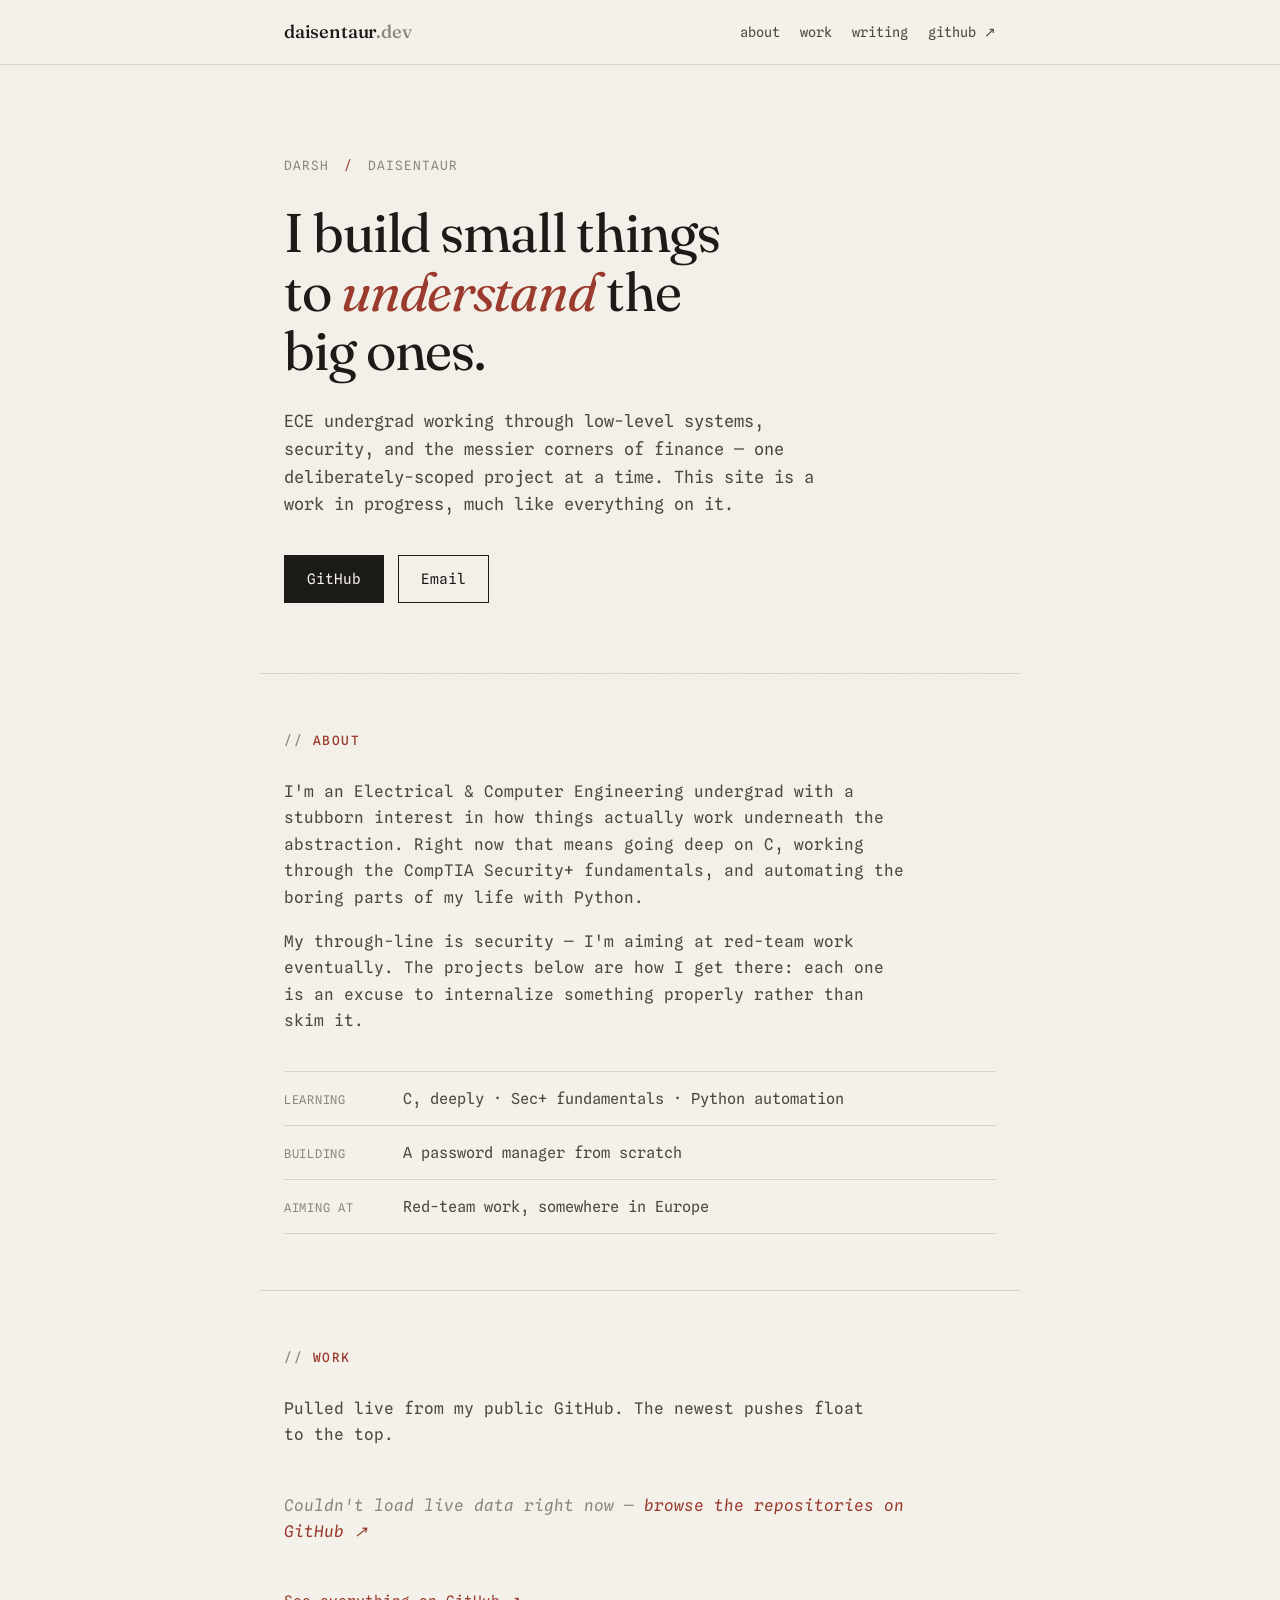
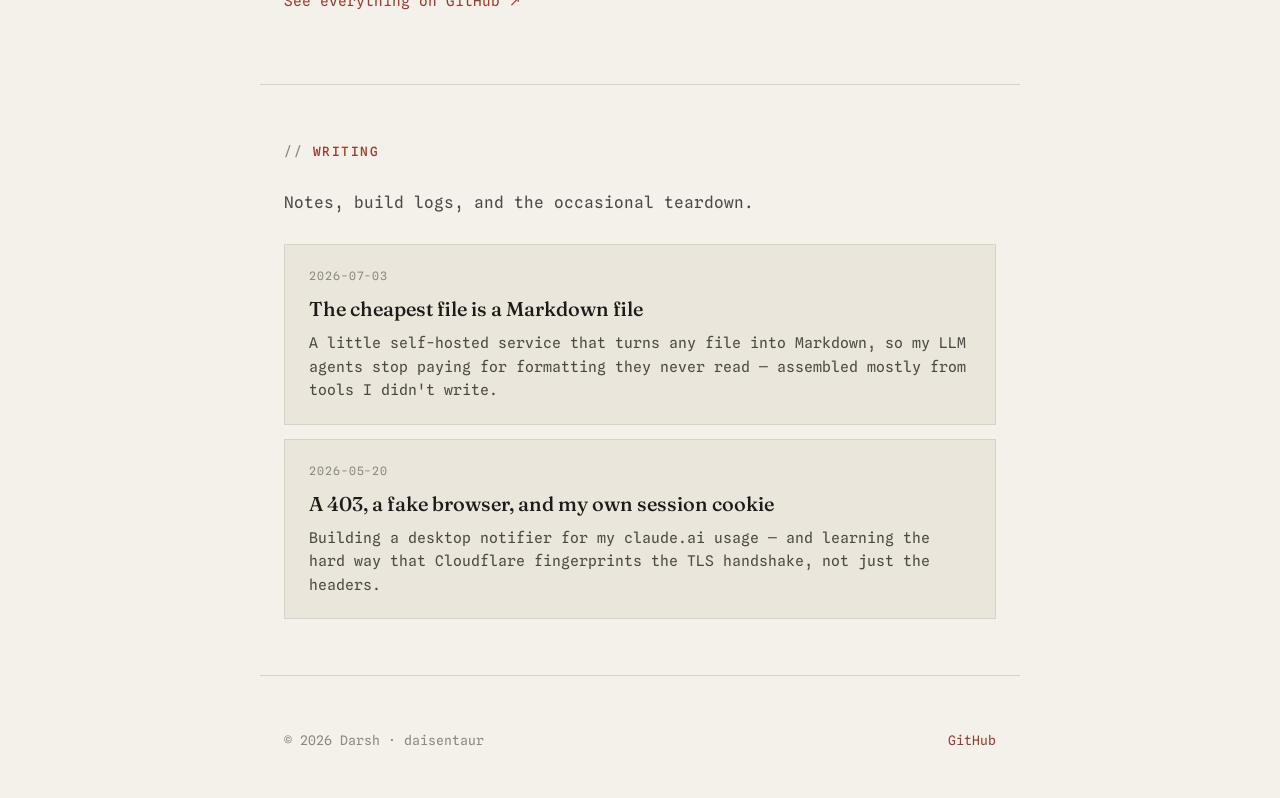
==== commit 64a67468: "Add blog post: The cheapest file is a Markdown file Build journal for local-markdown — turning any f" ====
--- a/index.html
+++ b/index.html
@@ -155,6 +155,26 @@
         Notes, build logs, and the occasional teardown.
       </p>
       <div style="display:grid; gap:14px;">
+        <a href="blog/markitdown-web.html"
+           style="display:block; border:1px solid var(--line); background:var(--paper-2);
+                  padding:22px 24px; text-decoration:none;">
+          <span style="display:block; font-family:var(--font-mono); font-size:0.72rem;
+                       letter-spacing:0.08em; text-transform:uppercase;
+                       color:var(--ink-mute); margin-bottom:10px;">
+            2026-07-03
+          </span>
+          <span style="display:block; font-family:var(--font-display); font-size:1.25rem;
+                       font-weight:500; color:var(--ink); margin-bottom:10px;
+                       line-height:1.25;">
+            The cheapest file is a Markdown file
+          </span>
+          <span style="display:block; font-family:var(--font-mono); font-size:0.92rem;
+                       color:var(--ink-soft); line-height:1.6;">
+            A little self-hosted service that turns any file into Markdown, so my LLM
+            agents stop paying for formatting they never read — assembled mostly from
+            tools I didn't write.
+          </span>
+        </a>
         <a href="blog/claude-usage-notifier.html"
            style="display:block; border:1px solid var(--line); background:var(--paper-2);
                   padding:22px 24px; text-decoration:none;">
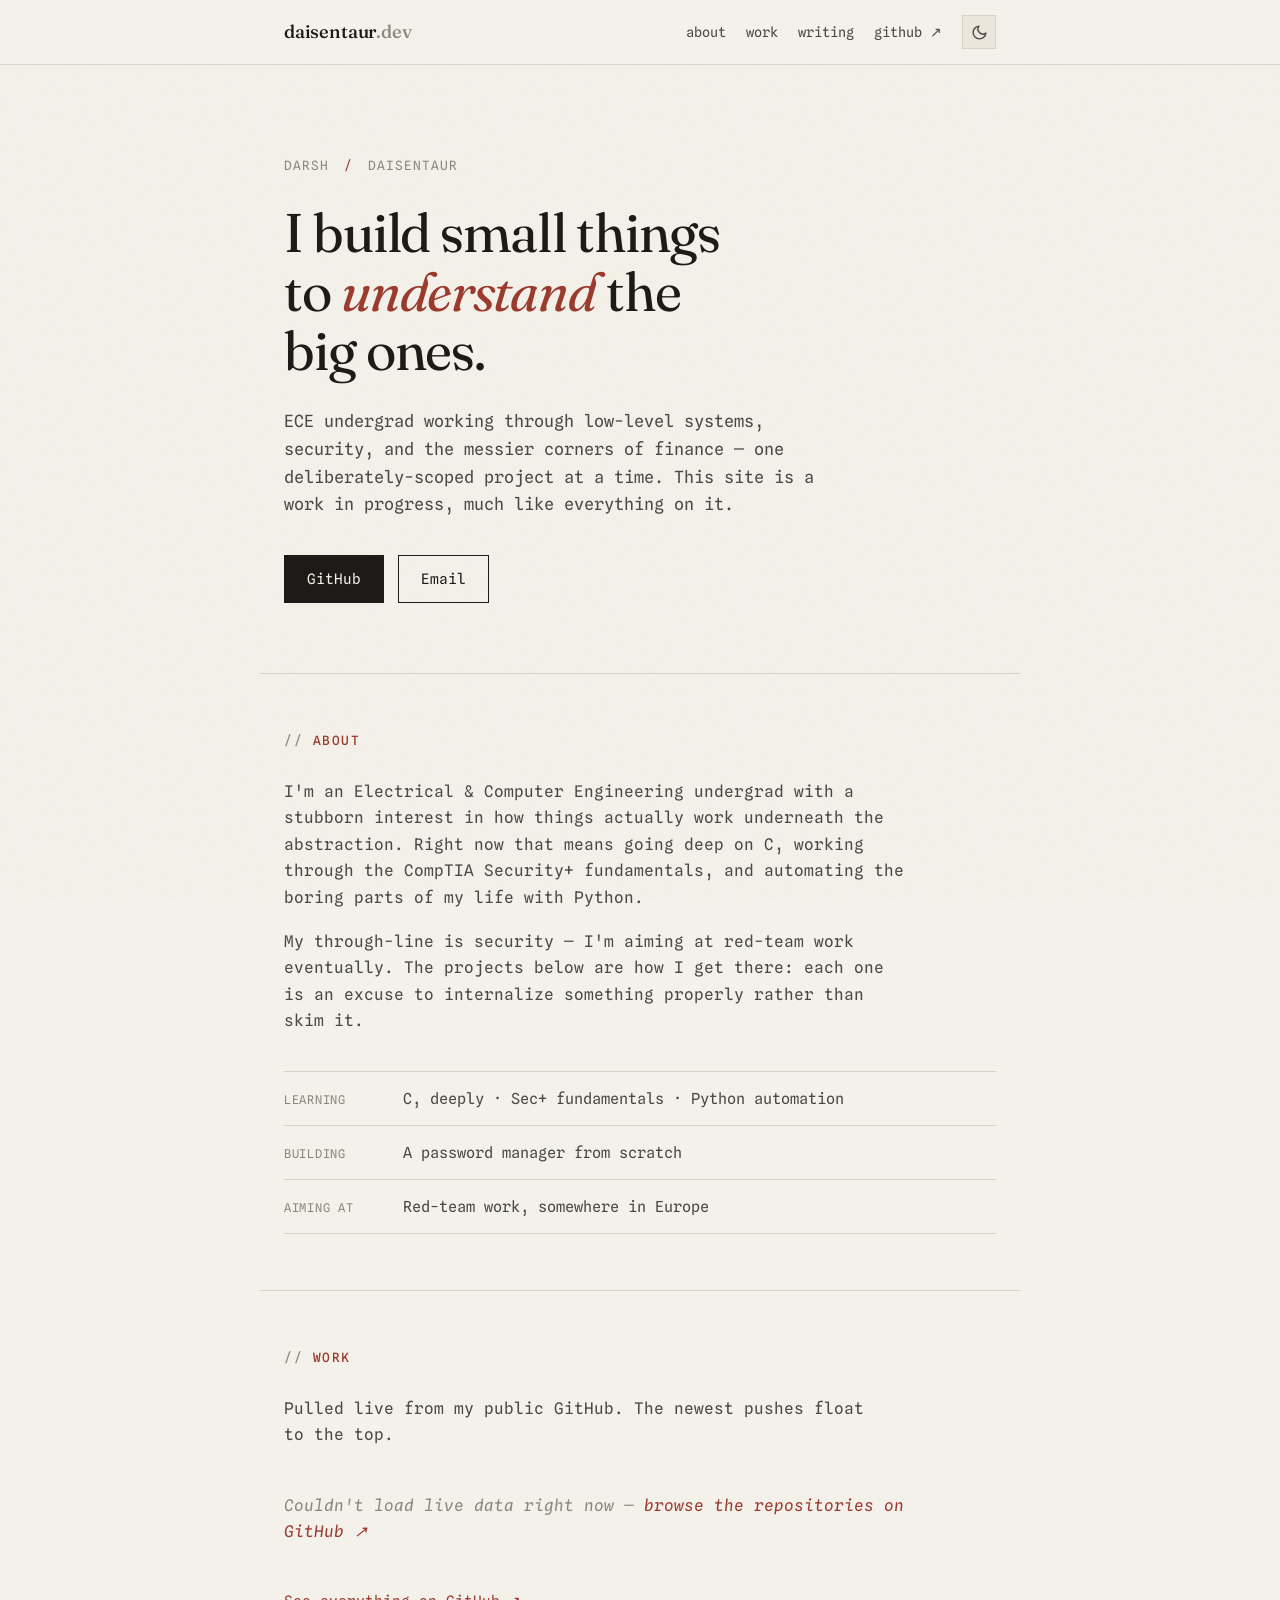
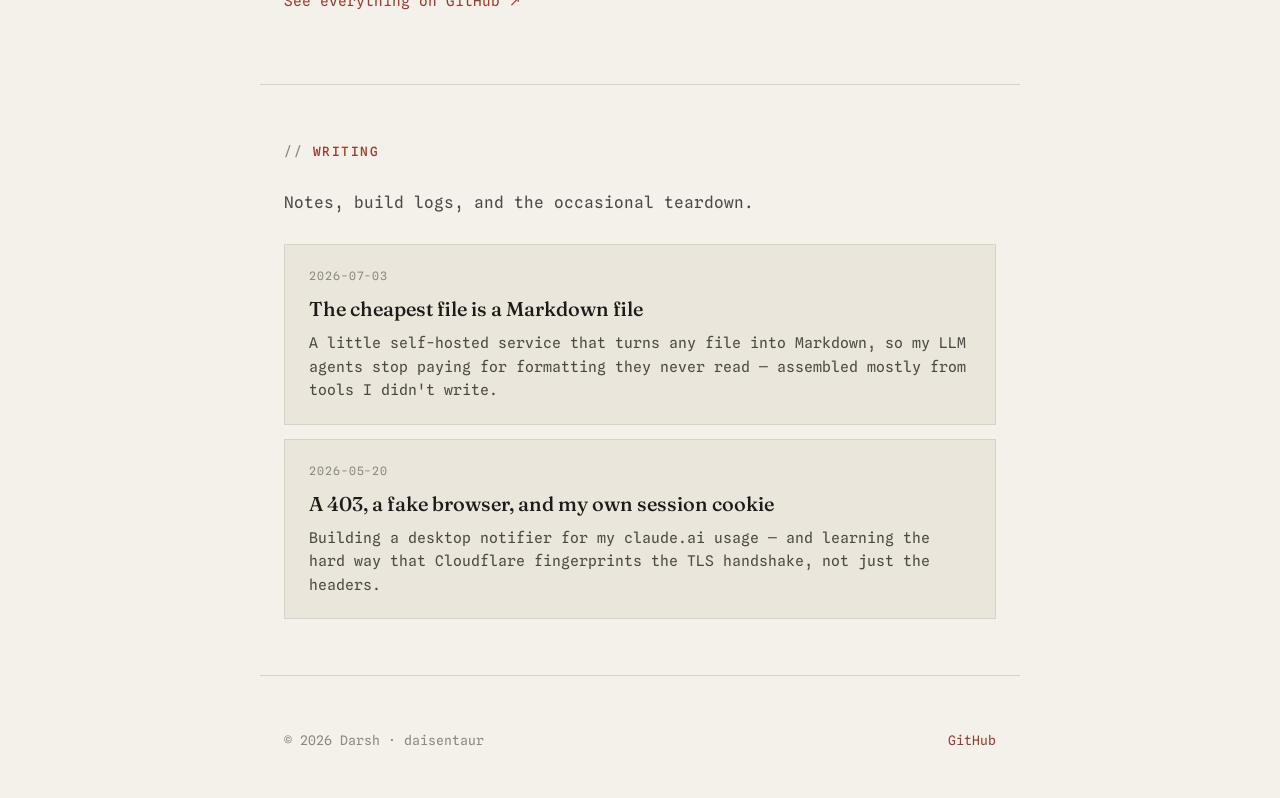
==== commit 41acf095: "Add animated dark/light theme toggle with HxH reveal - View Transitions API reveal masked through a " ====
--- a/index.html
+++ b/index.html
@@ -4,6 +4,24 @@
         <meta charset="UTF-8" />
         <meta name="viewport" content="width=device-width, initial-scale=1.0" />
         <title>daisentaur — Darsh</title>
+
+        <!-- Set the theme before first paint so there's no flash of the wrong
+             colours. Falls back to the visitor's OS preference on first visit,
+             then remembers their explicit choice. -->
+        <script>
+            (function () {
+                try {
+                    var t = localStorage.getItem("theme");
+                    if (t !== "light" && t !== "dark") {
+                        t = window.matchMedia("(prefers-color-scheme: dark)")
+                            .matches
+                            ? "dark"
+                            : "light";
+                    }
+                    document.documentElement.setAttribute("data-theme", t);
+                } catch (e) {}
+            })();
+        </script>
         <meta
             name="description"
             content="Personal site of Darsh (daisentaur) — ECE undergrad working on low-level systems, security, and the messy parts of finance."
@@ -51,6 +69,53 @@
                         target="_blank"
                         >github&nbsp;↗</a
                     >
+                    <button
+                        class="theme-toggle"
+                        type="button"
+                        aria-label="Toggle dark and light theme"
+                        title="Toggle theme"
+                    >
+                        <!-- moon: shown in light mode (click → dark) -->
+                        <svg
+                            class="icon-moon"
+                            width="17"
+                            height="17"
+                            viewBox="0 0 24 24"
+                            fill="none"
+                            stroke="currentColor"
+                            stroke-width="2"
+                            stroke-linecap="round"
+                            stroke-linejoin="round"
+                            aria-hidden="true"
+                        >
+                            <path
+                                d="M21 12.79A9 9 0 1 1 11.21 3 7 7 0 0 0 21 12.79z"
+                            />
+                        </svg>
+                        <!-- sun: shown in dark mode (click → light) -->
+                        <svg
+                            class="icon-sun"
+                            width="17"
+                            height="17"
+                            viewBox="0 0 24 24"
+                            fill="none"
+                            stroke="currentColor"
+                            stroke-width="2"
+                            stroke-linecap="round"
+                            stroke-linejoin="round"
+                            aria-hidden="true"
+                        >
+                            <circle cx="12" cy="12" r="5" />
+                            <line x1="12" y1="1" x2="12" y2="3" />
+                            <line x1="12" y1="21" x2="12" y2="23" />
+                            <line x1="4.22" y1="4.22" x2="5.64" y2="5.64" />
+                            <line x1="18.36" y1="18.36" x2="19.78" y2="19.78" />
+                            <line x1="1" y1="12" x2="3" y2="12" />
+                            <line x1="21" y1="12" x2="23" y2="12" />
+                            <line x1="4.22" y1="19.78" x2="5.64" y2="18.36" />
+                            <line x1="18.36" y1="5.64" x2="19.78" y2="4.22" />
+                        </svg>
+                    </button>
                 </nav>
             </div>
         </header>
--- a/style.css
+++ b/style.css
@@ -20,16 +20,19 @@
     --maxw: 760px;
 }
 
-@media (prefers-color-scheme: dark) {
-    :root {
-        --paper: #16150f;
-        --paper-2: #1f1d16;
-        --ink: #ece8dd;
-        --ink-soft: #c4bfb1;
-        --ink-mute: #8a8576;
-        --accent: #d98b6f;
-        --line: #2e2b22;
-    }
+/* Dark palette. Driven by the [data-theme="dark"] attribute (set by the
+   toggle / the no-flash script in index.html) rather than the OS media query,
+   so visitors can override their system preference and we can animate the
+   switch. First-visit default still follows the OS — that choice is made in
+   the inline <head> script. */
+:root[data-theme="dark"] {
+    --paper: #16150f;
+    --paper-2: #1f1d16;
+    --ink: #ece8dd;
+    --ink-soft: #c4bfb1;
+    --ink-mute: #8a8576;
+    --accent: #d98b6f;
+    --line: #2e2b22;
 }
 
 * {
@@ -49,6 +52,11 @@
     line-height: 1.65;
     -webkit-font-smoothing: antialiased;
     text-rendering: optimizeLegibility;
+    /* Fallback smoothing for the theme switch when the View Transitions
+       reveal isn't available (older browsers / reduced-motion). */
+    transition:
+        background-color 0.6s cubic-bezier(0.65, 0, 0.35, 1),
+        color 0.6s cubic-bezier(0.65, 0, 0.35, 1);
 }
 
 /* Subtle paper grain so the background isn't a dead flat colour */
@@ -118,6 +126,7 @@
 }
 .site-header nav {
     display: flex;
+    align-items: center;
     gap: 20px;
     font-size: 0.85rem;
 }
@@ -126,6 +135,48 @@
 }
 .site-header nav a:hover {
     color: var(--accent);
+}
+
+/* ---------- Theme toggle button ---------- */
+.theme-toggle {
+    display: inline-flex;
+    align-items: center;
+    justify-content: center;
+    width: 34px;
+    height: 34px;
+    padding: 0;
+    border: 1px solid var(--line);
+    background: var(--paper-2);
+    color: var(--ink-soft);
+    cursor: pointer;
+    /* Keep the site's sharp-cornered, no-rounding look */
+    border-radius: 0;
+    transition:
+        border-color 0.15s ease,
+        color 0.15s ease,
+        transform 0.15s ease;
+}
+.theme-toggle:hover {
+    border-color: var(--accent);
+    color: var(--accent);
+    transform: translateY(-1px);
+}
+.theme-toggle:focus-visible {
+    outline: 2px solid var(--accent);
+    outline-offset: 2px;
+}
+.theme-toggle svg {
+    display: block;
+}
+/* Light mode shows the moon (→ go dark); dark mode shows the sun (→ go light) */
+.theme-toggle .icon-sun {
+    display: none;
+}
+:root[data-theme="dark"] .theme-toggle .icon-moon {
+    display: none;
+}
+:root[data-theme="dark"] .theme-toggle .icon-sun {
+    display: block;
 }
 
 /* ---------- Hero ---------- */
@@ -406,3 +457,60 @@
     color: var(--ink-soft);
     font-size: 0.92rem;
 }
+
+/* ============================================================
+   Animated theme switch — View Transitions API
+   The new colour scheme is revealed on top of the old one through
+   an animated, transparent Hunter × Hunter GIF used as a mask: it
+   scales in, loops for a beat, then blows out to fill the screen.
+   Same technique as the "dancing girl" reveal on ni5arga.com.
+   Swap theme-reveal.gif to change the character (must be a
+   transparent animated GIF).
+   Progressive enhancement: browsers without startViewTransition just
+   get the instant switch + the body colour transition above.
+   ============================================================ */
+::view-transition-group(root) {
+    animation-timing-function: cubic-bezier(0.7, 0, 0.84, 0);
+    z-index: 100;
+}
+/* Give BOTH layers the same animation so the OLD theme stays fully
+   opaque underneath (this overrides the default cross-fade) while the
+   NEW theme grows in through the mask on top. */
+::view-transition-old(root),
+::view-transition-new(root) {
+    animation: theme-reveal 1.35s cubic-bezier(0.7, 0, 0.84, 0) both;
+    mix-blend-mode: normal;
+}
+::view-transition-new(root) {
+    -webkit-mask: url("theme-reveal.gif") 50% / 0 no-repeat;
+    mask: url("theme-reveal.gif") 50% / 0 no-repeat;
+}
+@keyframes theme-reveal {
+    0% {
+        -webkit-mask-size: 0;
+        mask-size: 0;
+    }
+    16% {
+        -webkit-mask-size: 24vmax;
+        mask-size: 24vmax;
+    }
+    62% {
+        -webkit-mask-size: 24vmax;
+        mask-size: 24vmax;
+    }
+    100% {
+        -webkit-mask-size: 800vmax;
+        mask-size: 800vmax;
+    }
+}
+/* Respect reduced-motion: skip the reveal, keep the instant switch. */
+@media (prefers-reduced-motion: reduce) {
+    ::view-transition-old(root),
+    ::view-transition-new(root) {
+        animation: none;
+    }
+    ::view-transition-new(root) {
+        -webkit-mask: none;
+        mask: none;
+    }
+}
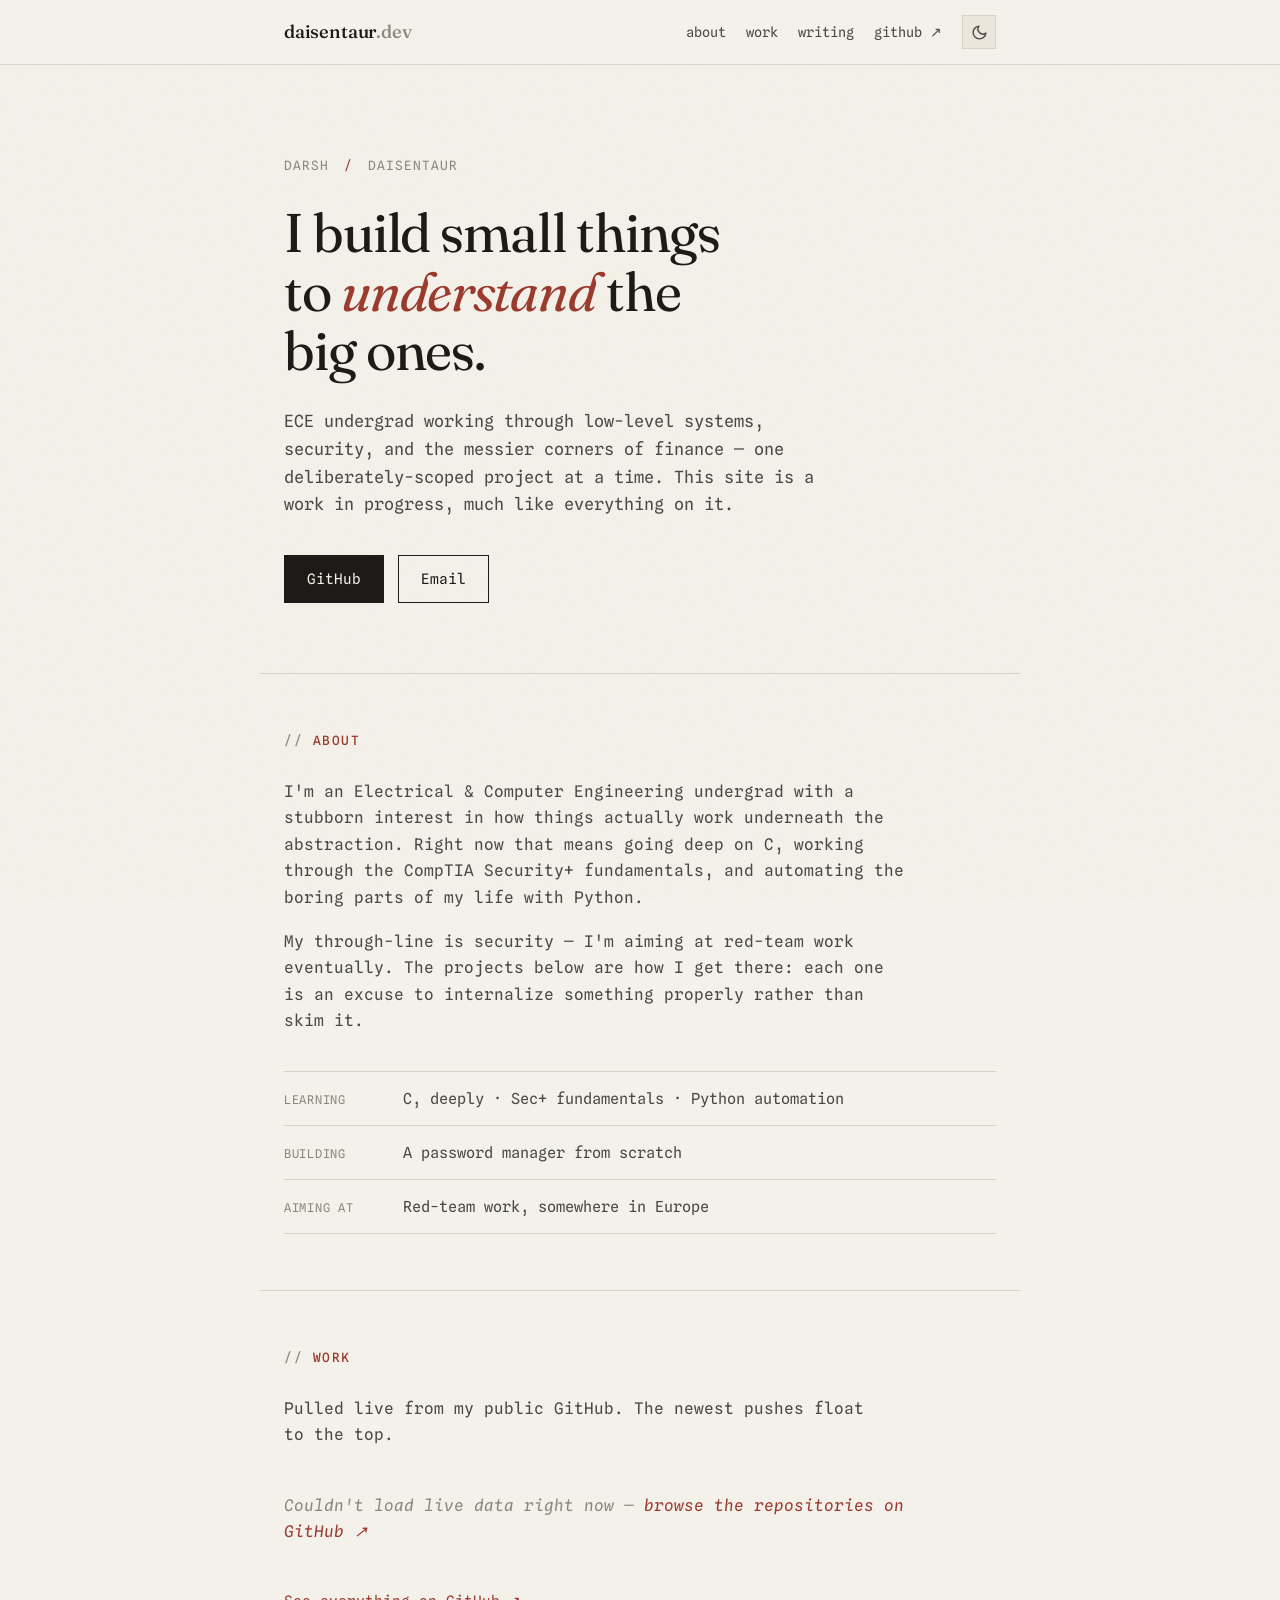
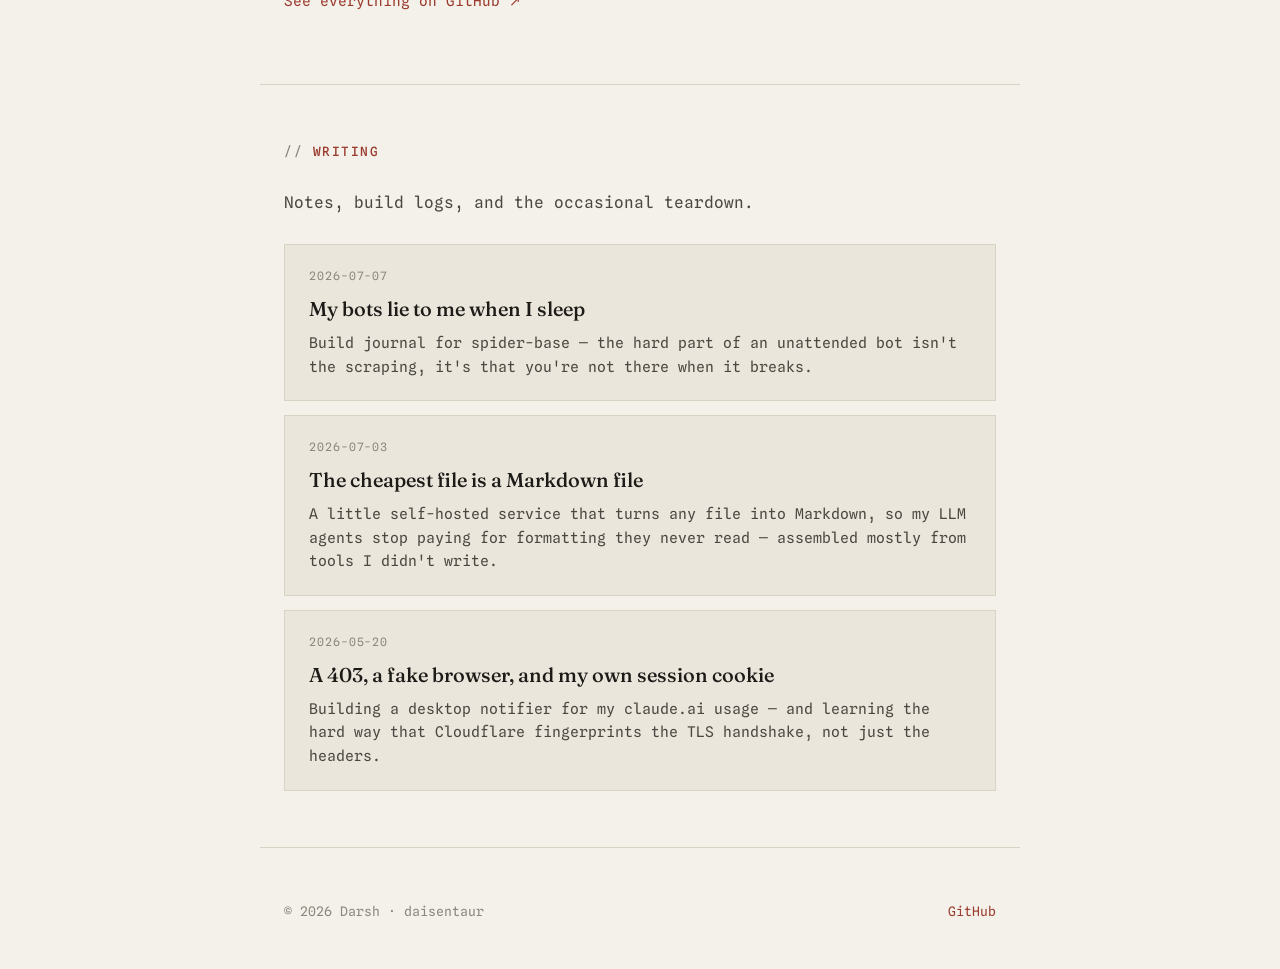
==== commit e0f17f64: "Add blog post: My bots lie to me when I sleep New spider-base build journal + card in the writing li" ====
--- a/index.html
+++ b/index.html
@@ -220,6 +220,25 @@
         Notes, build logs, and the occasional teardown.
       </p>
       <div style="display:grid; gap:14px;">
+        <a href="blog/spider-base.html"
+           style="display:block; border:1px solid var(--line); background:var(--paper-2);
+                  padding:22px 24px; text-decoration:none;">
+          <span style="display:block; font-family:var(--font-mono); font-size:0.72rem;
+                       letter-spacing:0.08em; text-transform:uppercase;
+                       color:var(--ink-mute); margin-bottom:10px;">
+            2026-07-07
+          </span>
+          <span style="display:block; font-family:var(--font-display); font-size:1.25rem;
+                       font-weight:500; color:var(--ink); margin-bottom:10px;
+                       line-height:1.25;">
+            My bots lie to me when I sleep
+          </span>
+          <span style="display:block; font-family:var(--font-mono); font-size:0.92rem;
+                       color:var(--ink-soft); line-height:1.6;">
+            Build journal for spider-base — the hard part of an unattended bot
+            isn't the scraping, it's that you're not there when it breaks.
+          </span>
+        </a>
         <a href="blog/markitdown-web.html"
            style="display:block; border:1px solid var(--line); background:var(--paper-2);
                   padding:22px 24px; text-decoration:none;">
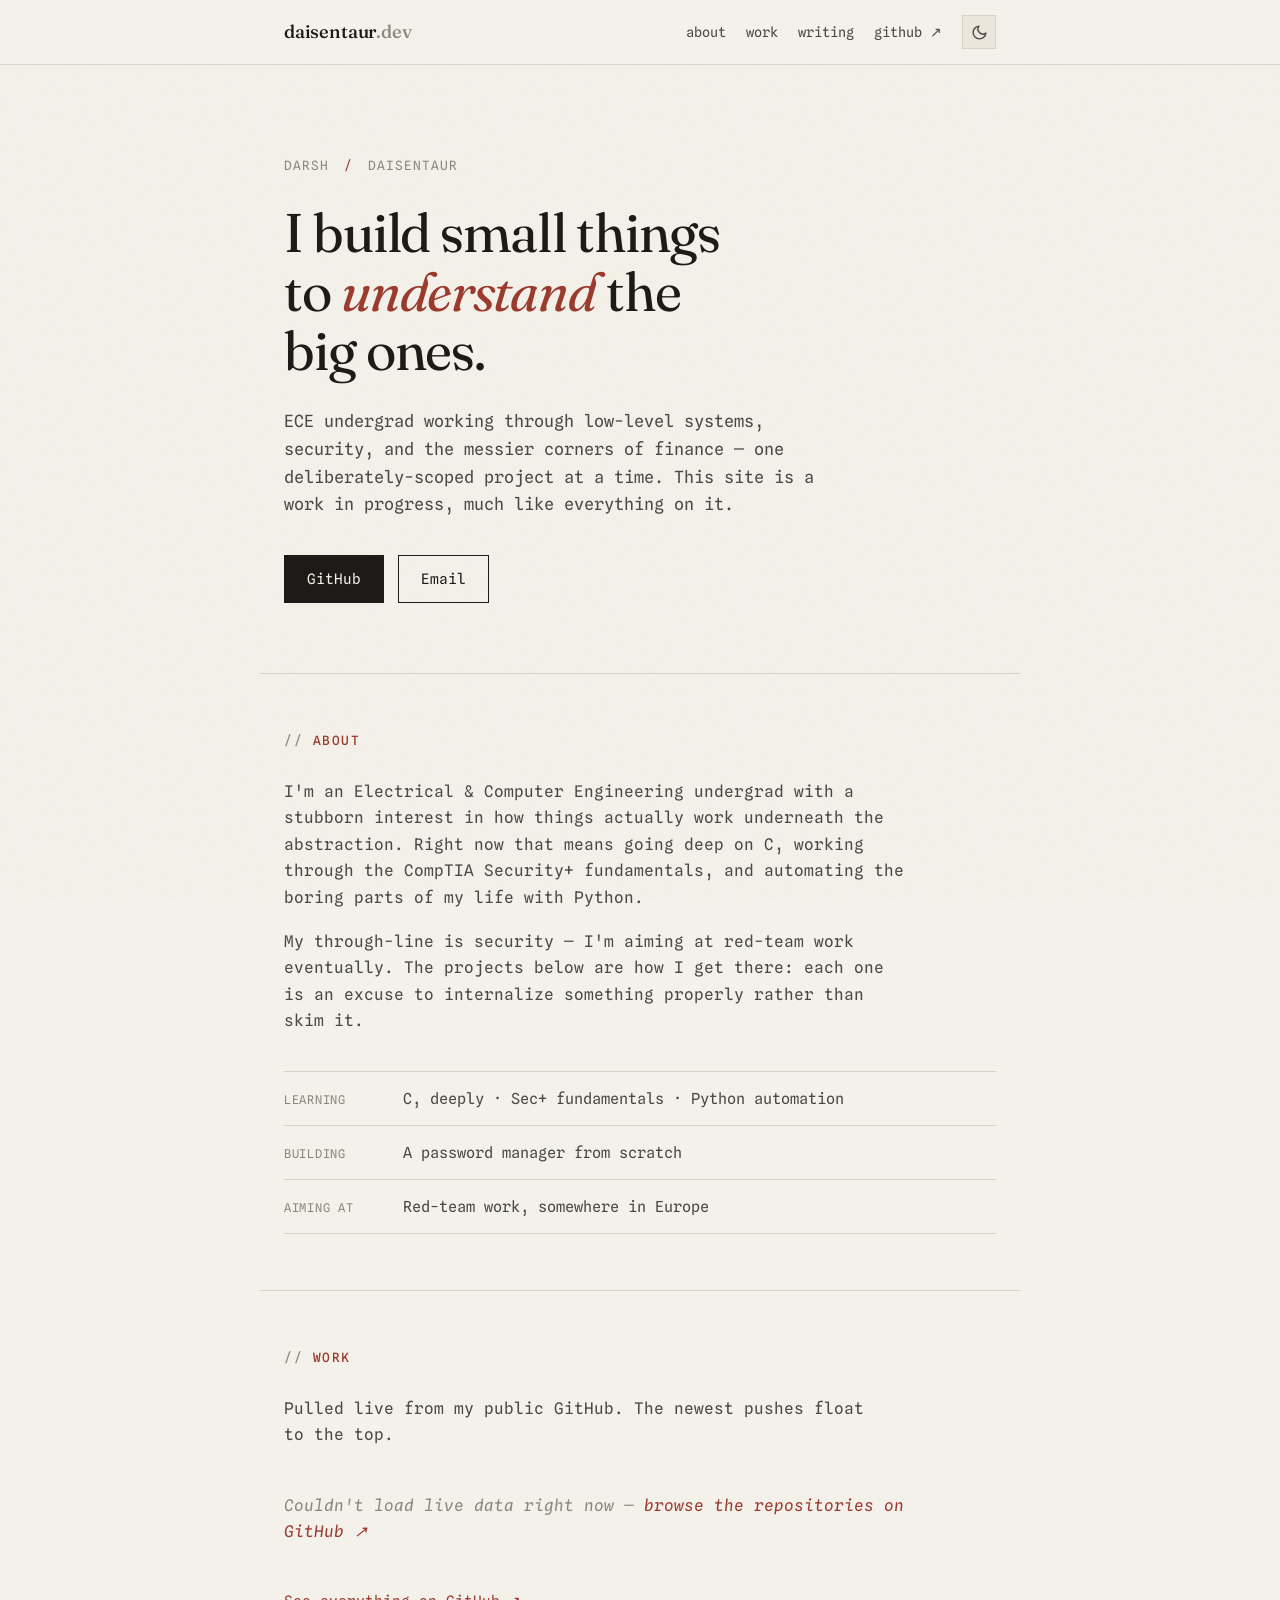
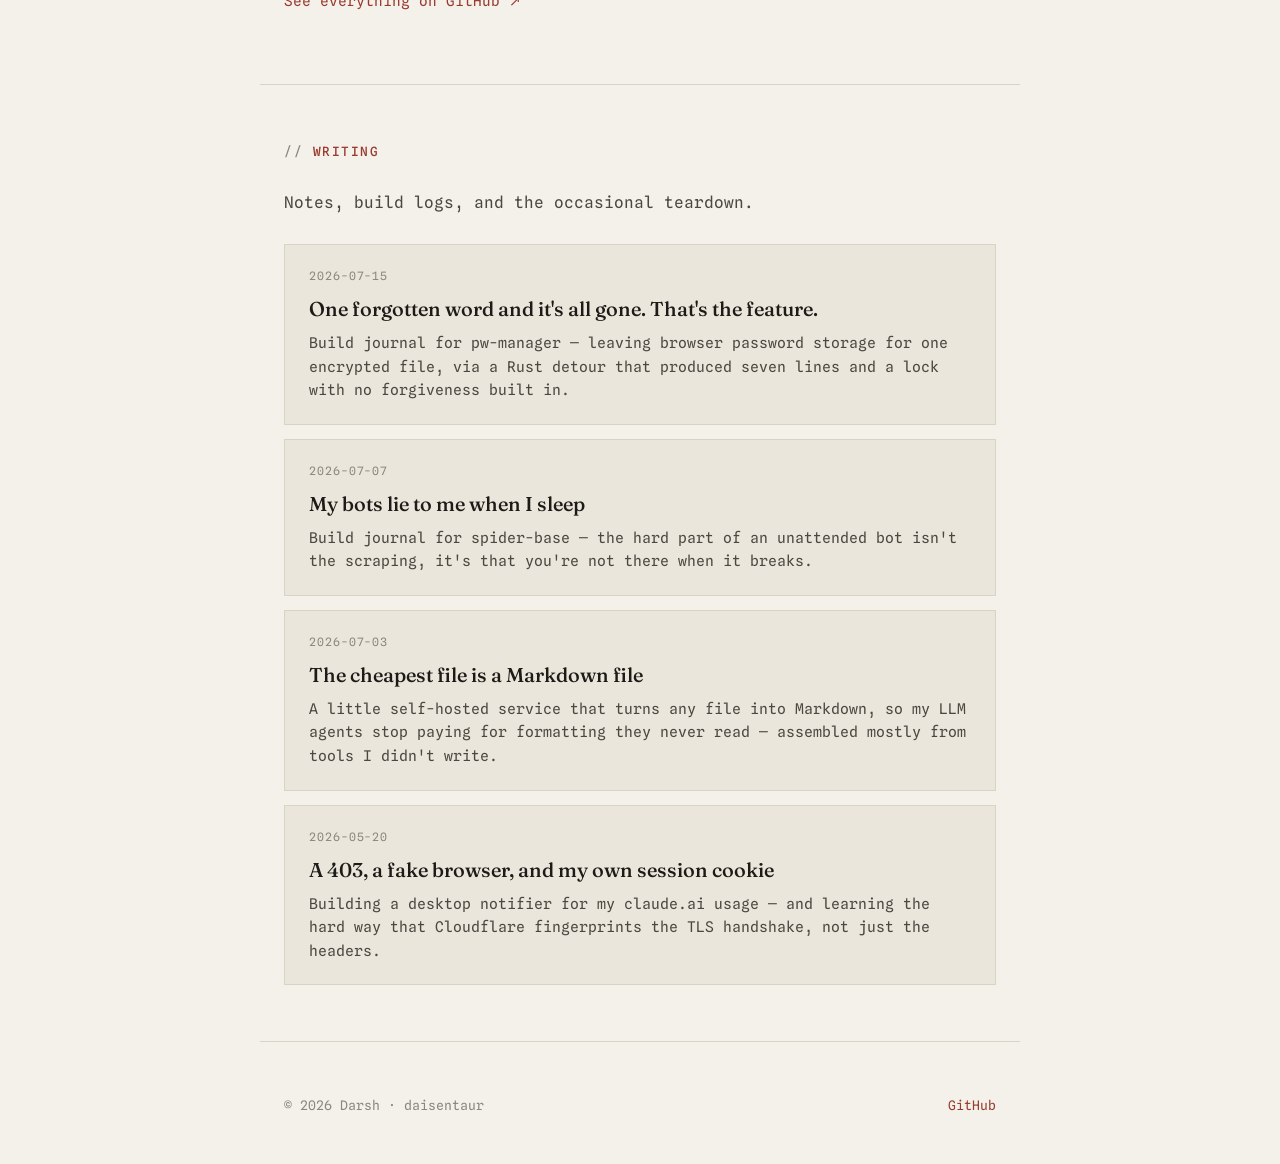
==== commit 6d87d9fb: "Add blog post: One forgotten word and it's all gone pw-manager build journal + card in the writing l" ====
--- a/index.html
+++ b/index.html
@@ -220,6 +220,26 @@
         Notes, build logs, and the occasional teardown.
       </p>
       <div style="display:grid; gap:14px;">
+        <a href="blog/pw-manager.html"
+           style="display:block; border:1px solid var(--line); background:var(--paper-2);
+                  padding:22px 24px; text-decoration:none;">
+          <span style="display:block; font-family:var(--font-mono); font-size:0.72rem;
+                       letter-spacing:0.08em; text-transform:uppercase;
+                       color:var(--ink-mute); margin-bottom:10px;">
+            2026-07-15
+          </span>
+          <span style="display:block; font-family:var(--font-display); font-size:1.25rem;
+                       font-weight:500; color:var(--ink); margin-bottom:10px;
+                       line-height:1.25;">
+            One forgotten word and it's all gone. That's the feature.
+          </span>
+          <span style="display:block; font-family:var(--font-mono); font-size:0.92rem;
+                       color:var(--ink-soft); line-height:1.6;">
+            Build journal for pw-manager — leaving browser password storage for
+            one encrypted file, via a Rust detour that produced seven lines and
+            a lock with no forgiveness built in.
+          </span>
+        </a>
         <a href="blog/spider-base.html"
            style="display:block; border:1px solid var(--line); background:var(--paper-2);
                   padding:22px 24px; text-decoration:none;">
